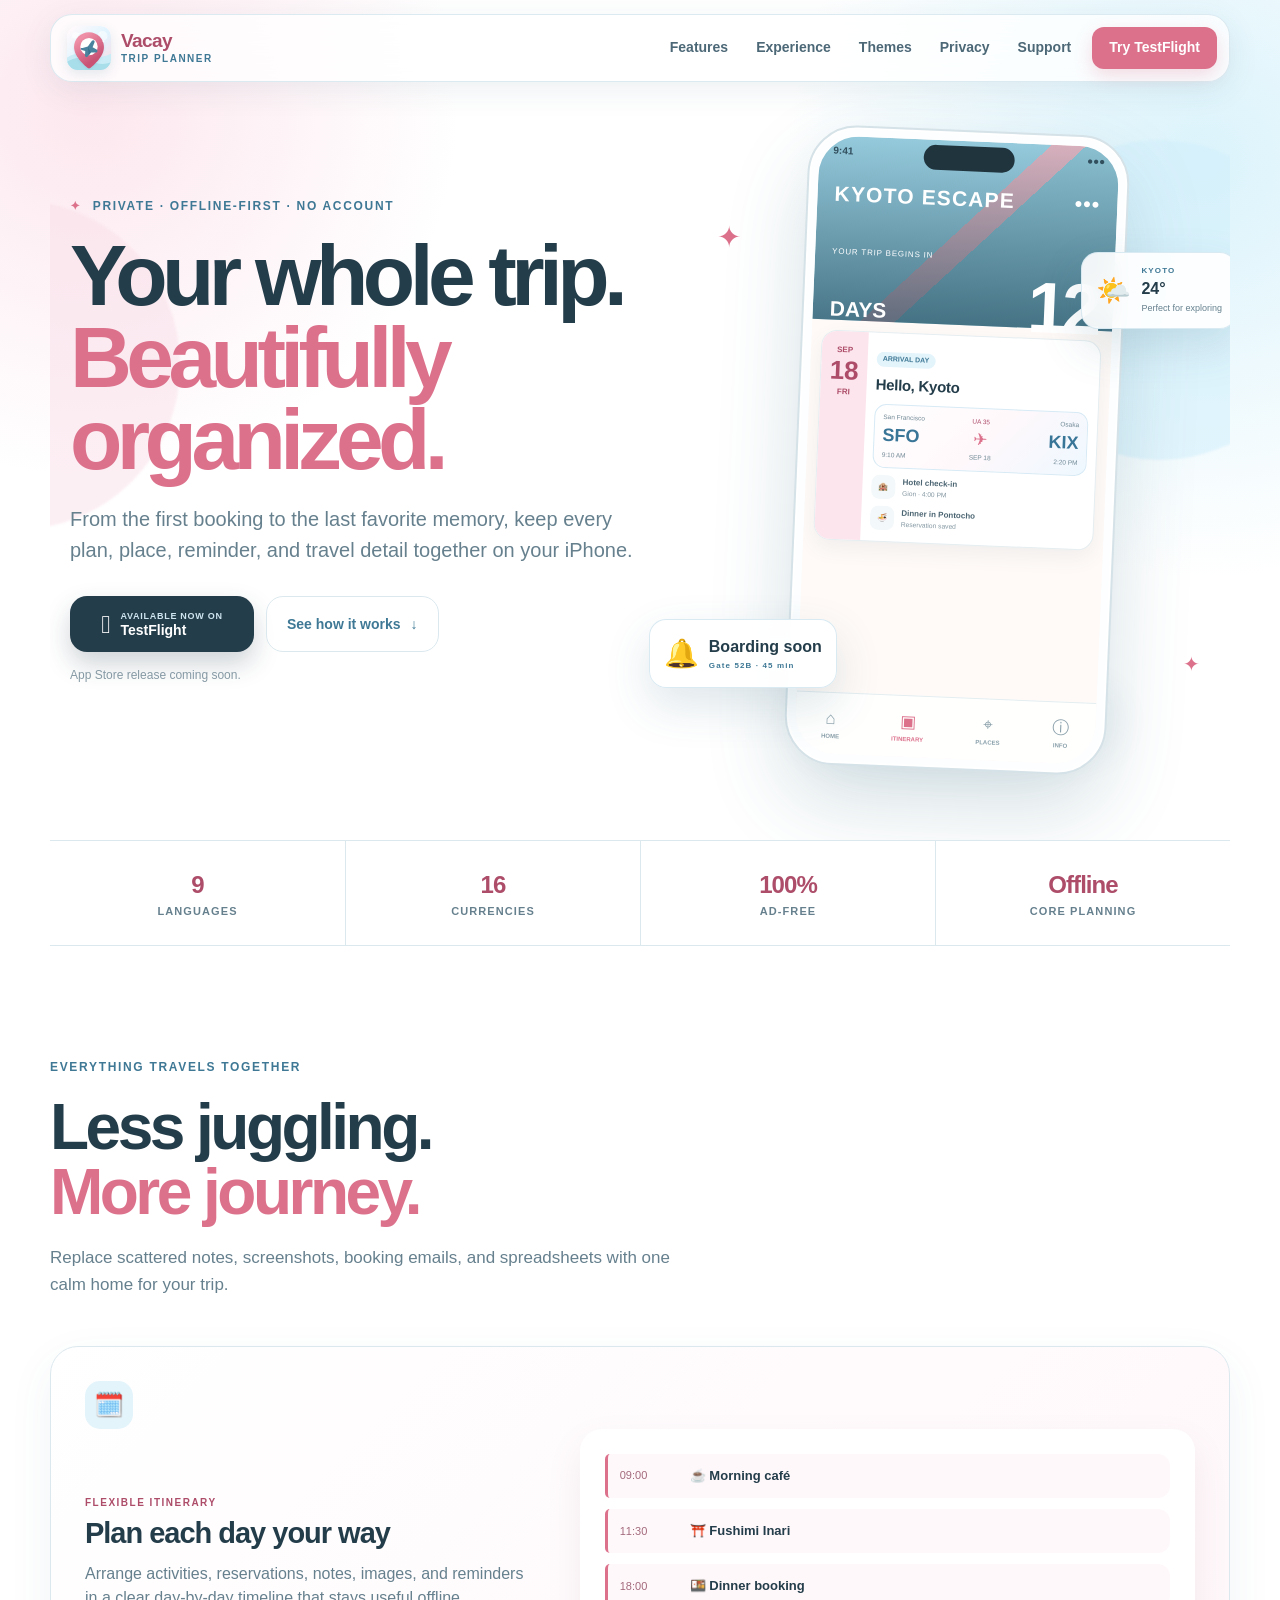
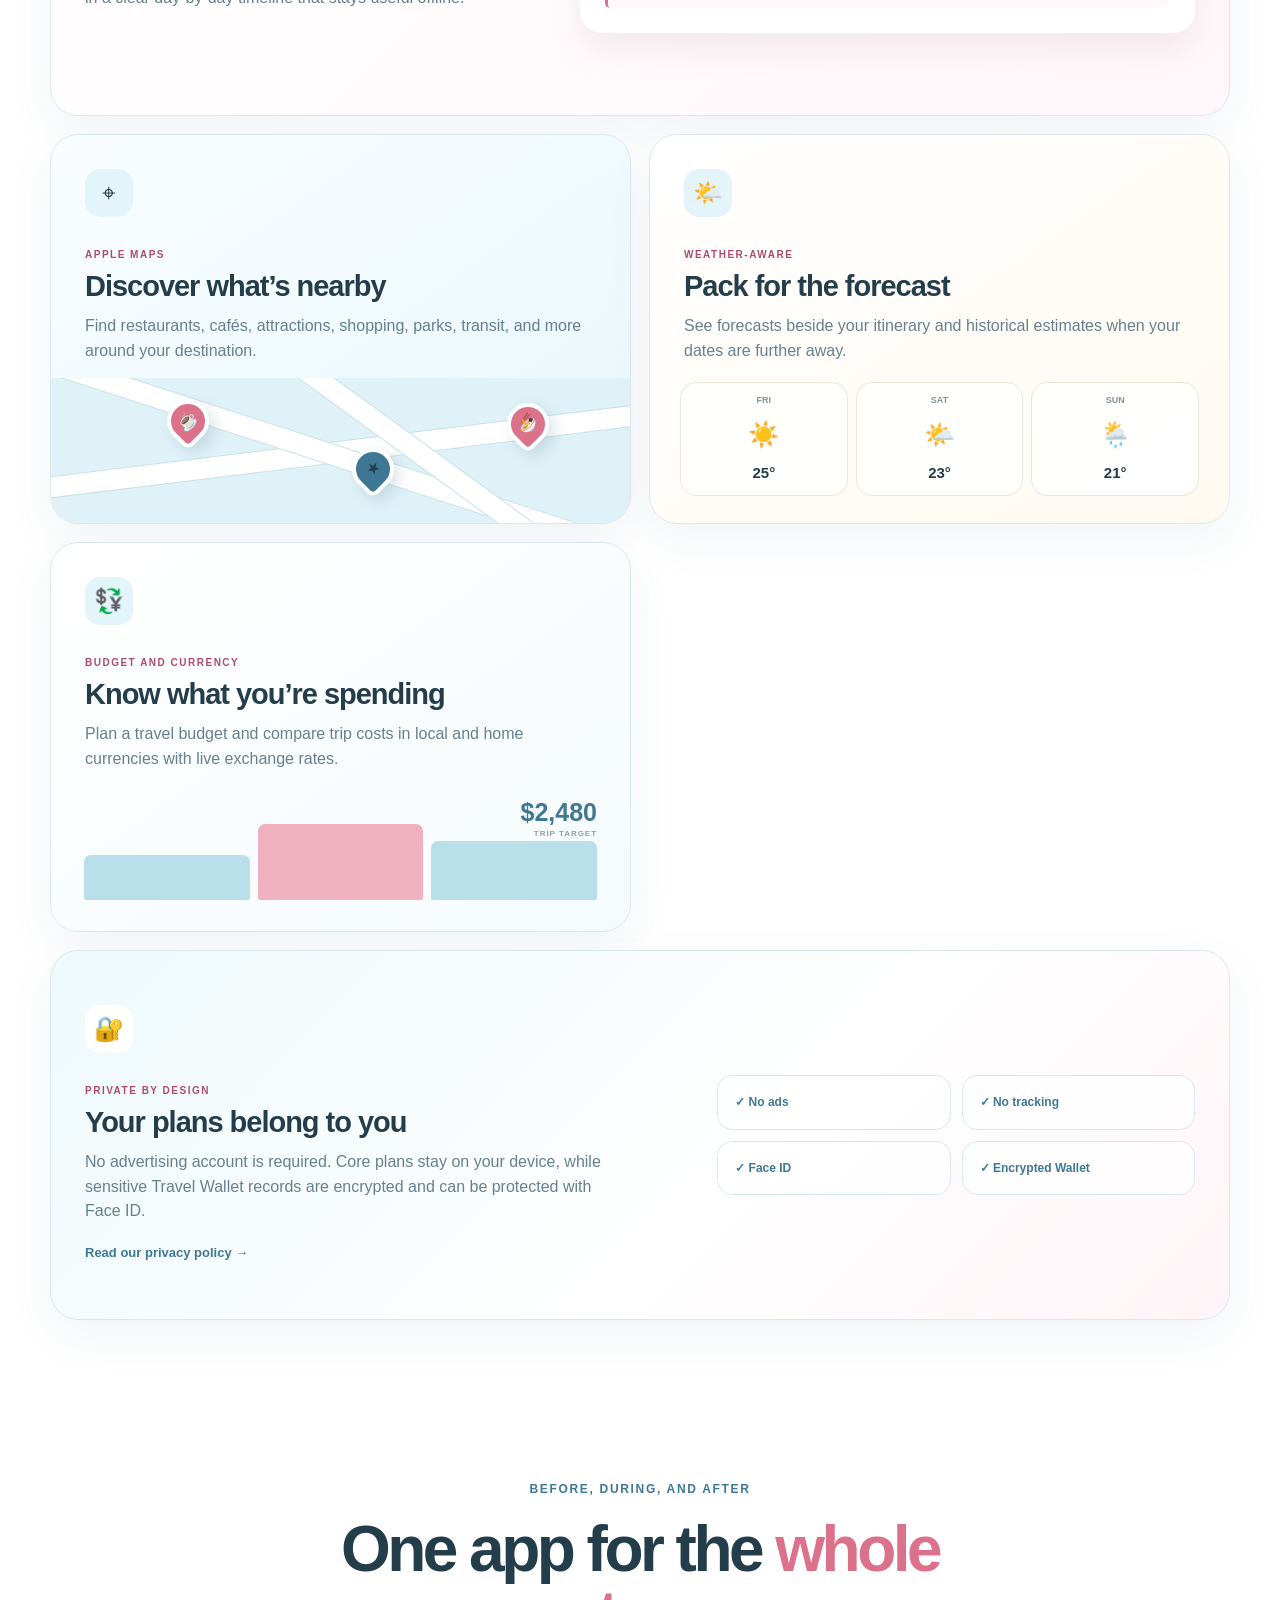
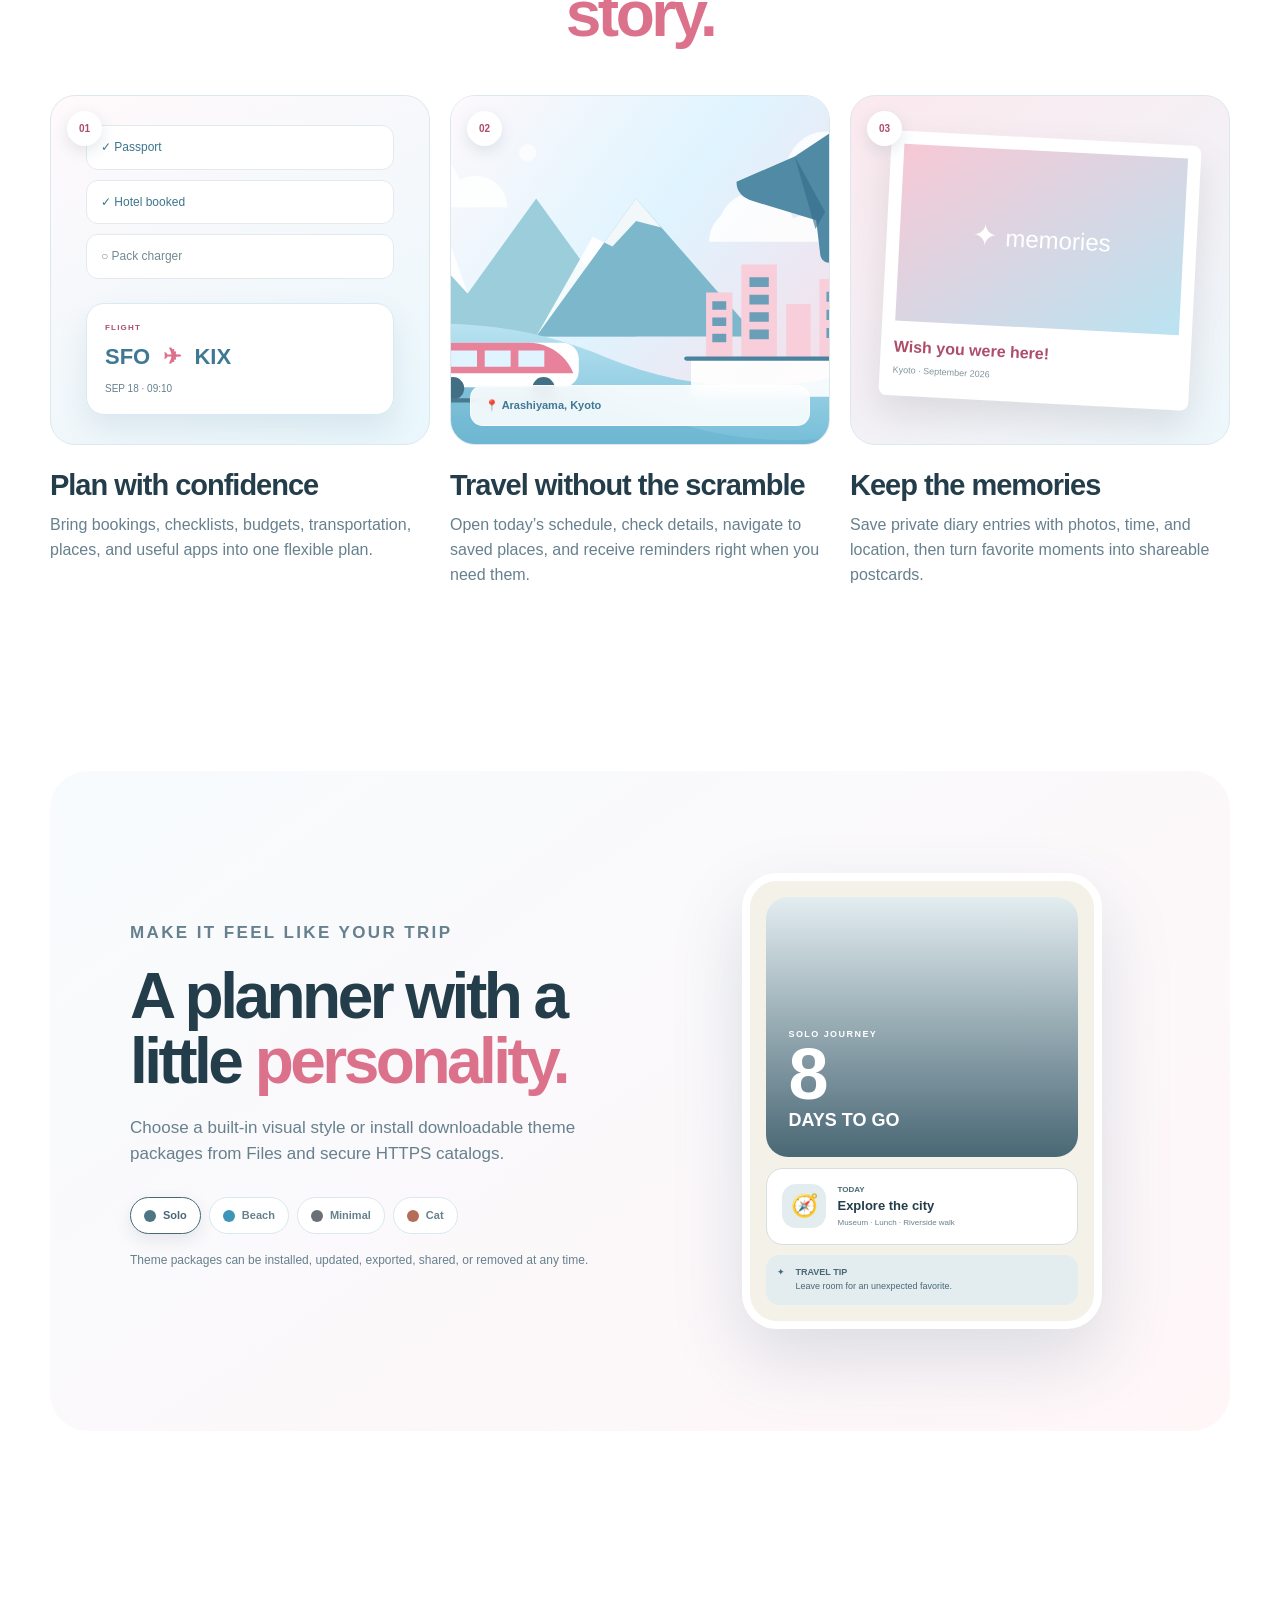
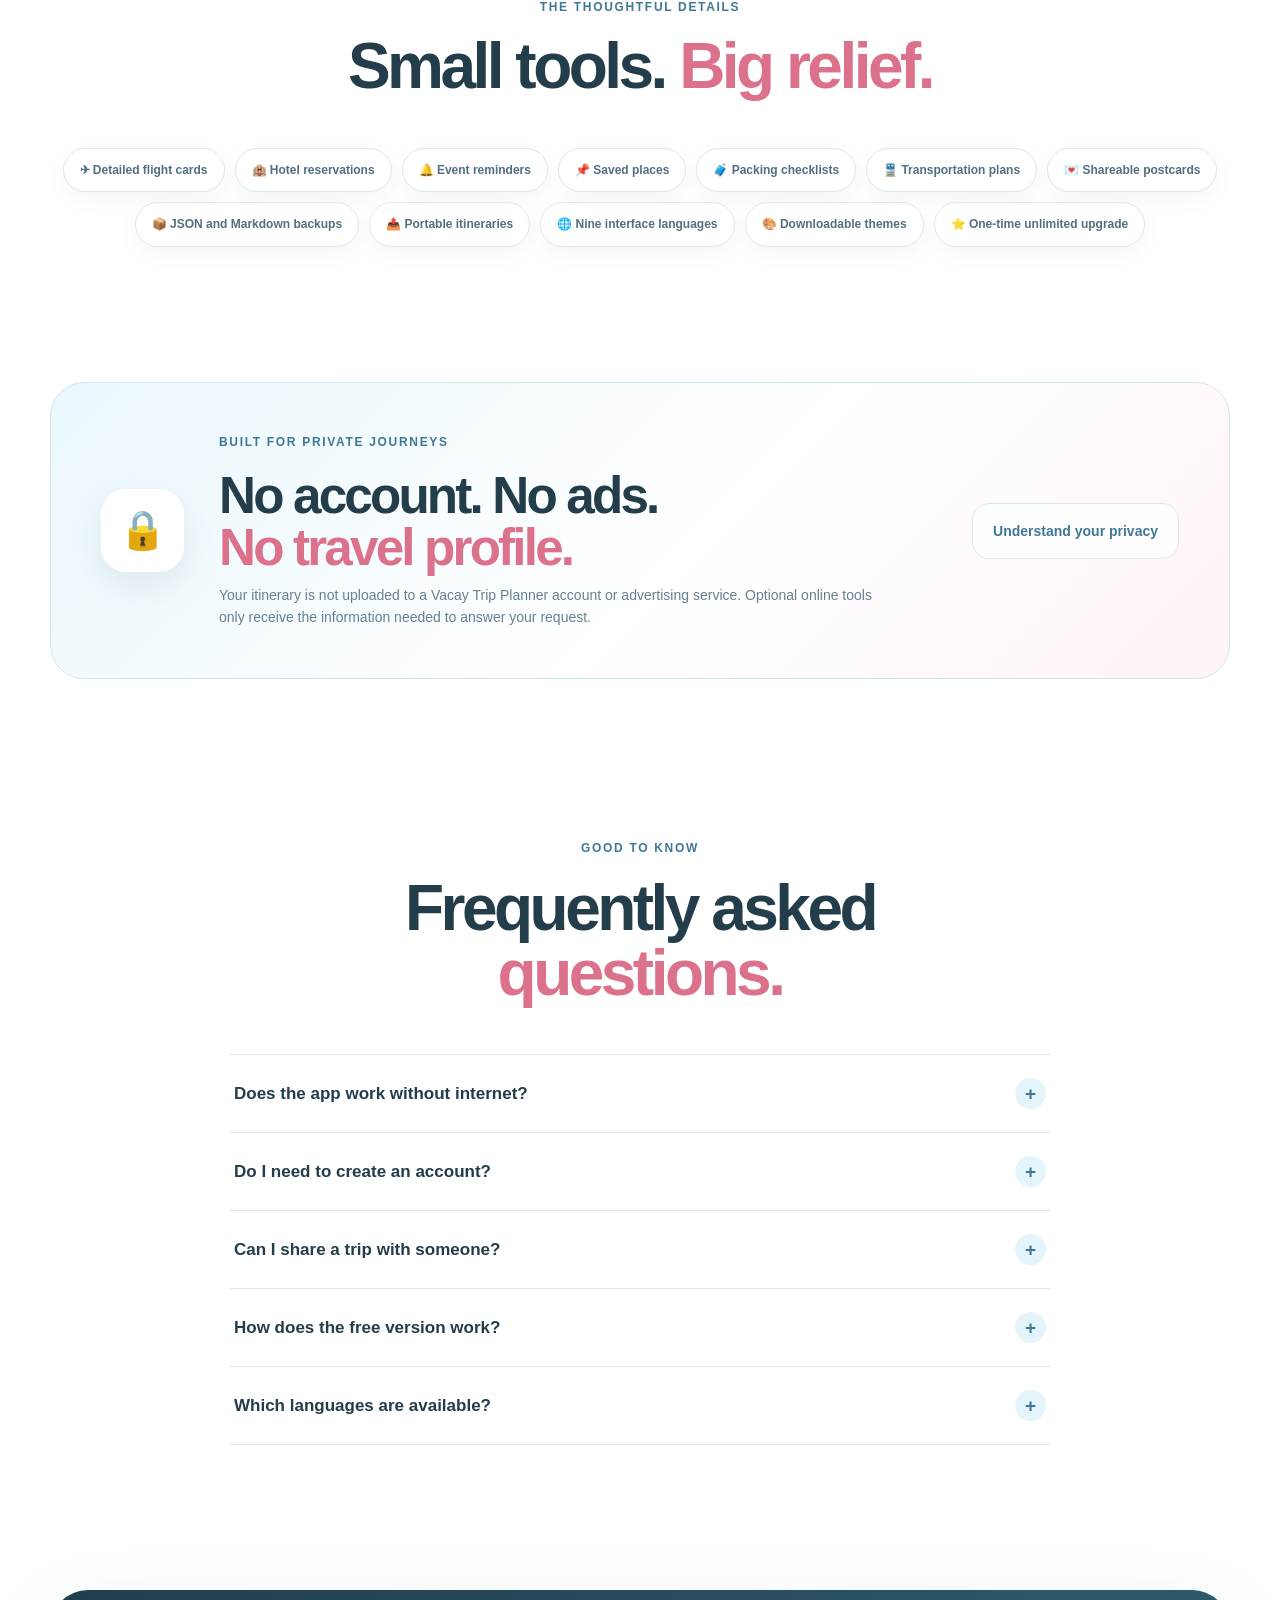
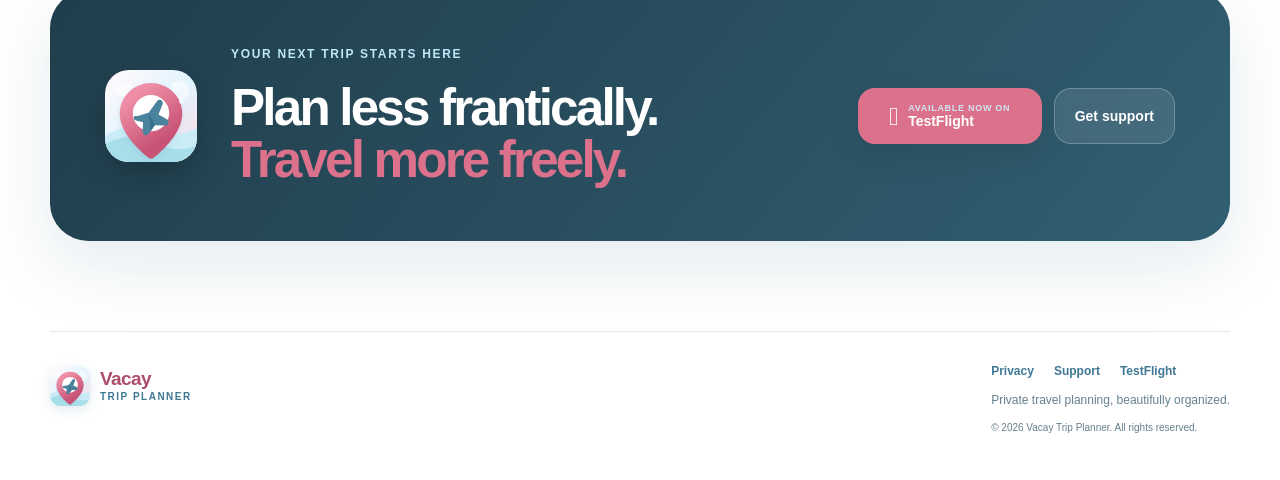
==== index.html @ 969c1543 "homepage" ====
<!doctype html>
<html lang="en">
<head>
  <meta charset="utf-8">
  <meta name="viewport" content="width=device-width,initial-scale=1">
  <meta name="theme-color" content="#fff9fb">
  <meta name="description" content="Vacay Trip Planner is a private, offline-first iPhone travel organizer for itineraries, reservations, maps, weather, budgets, reminders, and memories.">
  <link rel="canonical" href="https://chrishuangcf.github.io/vacay-trip-planner/">
  <link rel="icon" href="images/app-icon.svg" type="image/svg+xml">
  <link rel="apple-touch-icon" href="images/app-icon.png">
  <link rel="stylesheet" href="styles.css">
  <meta property="og:type" content="website">
  <meta property="og:title" content="Vacay Trip Planner">
  <meta property="og:description" content="Every detail of your trip, beautifully in one place. Private and offline-first.">
  <meta property="og:url" content="https://chrishuangcf.github.io/vacay-trip-planner/">
  <meta property="og:image" content="https://chrishuangcf.github.io/vacay-trip-planner/images/social-preview.png">
  <meta name="twitter:card" content="summary_large_image">
  <title>Vacay Trip Planner — Your whole trip, beautifully organized</title>
  <script type="application/ld+json">
    {
      "@context": "https://schema.org",
      "@type": "MobileApplication",
      "name": "Vacay Trip Planner",
      "applicationCategory": "TravelApplication",
      "operatingSystem": "iOS",
      "description": "A private, offline-first travel planner for itineraries, reservations, maps, weather, budgets, reminders, and memories.",
      "offers": {
        "@type": "Offer",
        "price": "0",
        "priceCurrency": "USD"
      }
    }
  </script>
</head>
<body>
  <a class="skip-link" href="#main">Skip to content</a>
  <header class="site-header" data-header>
    <a class="brand" href="#top" aria-label="Vacay Trip Planner home">
      <img src="images/app-icon.svg" alt="" width="44" height="44">
      <span><b>Vacay</b><small>Trip Planner</small></span>
    </a>
    <button class="menu-button" type="button" aria-expanded="false" aria-controls="site-nav" data-menu-button>
      <span></span><span></span><span></span><span class="sr-only">Open navigation</span>
    </button>
    <nav id="site-nav" class="site-nav" data-nav aria-label="Main navigation">
      <a href="#features">Features</a>
      <a href="#experience">Experience</a>
      <a href="#themes">Themes</a>
      <a href="privacy.html">Privacy</a>
      <a href="support.html">Support</a>
      <a class="nav-cta" href="https://testflight.apple.com/join/QApsMNYG">Try TestFlight</a>
    </nav>
  </header>

  <main id="main">
    <section id="top" class="hero">
      <div class="hero-orb orb-one" aria-hidden="true"></div>
      <div class="hero-orb orb-two" aria-hidden="true"></div>
      <div class="hero-copy" data-reveal>
        <p class="eyebrow"><span>✦</span> Private · Offline-first · No account</p>
        <h1>Your whole trip.<br><em>Beautifully organized.</em></h1>
        <p class="hero-lede">From the first booking to the last favorite memory, keep every plan, place, reminder, and travel detail together on your iPhone.</p>
        <div class="hero-actions">
          <a class="button button-primary" href="https://testflight.apple.com/join/QApsMNYG">
            <span class="button-icon"></span><span><small>Available now on</small>TestFlight</span>
          </a>
          <a class="button button-secondary" href="#experience">See how it works <span aria-hidden="true">↓</span></a>
        </div>
        <p class="availability" data-app-store-status>App Store release coming soon.</p>
      </div>

      <div class="hero-visual" data-reveal>
        <div class="sparkle sparkle-one" aria-hidden="true">✦</div>
        <div class="sparkle sparkle-two" aria-hidden="true">✦</div>
        <div class="phone-shadow" aria-hidden="true"></div>
        <div class="phone" aria-label="Preview of Vacay Trip Planner itinerary">
          <div class="phone-top"><span>9:41</span><i></i><span>●●●</span></div>
          <div class="phone-screen">
            <div class="app-hero">
              <div class="app-hero-bar"><span>KYOTO ESCAPE</span><span>•••</span></div>
              <div><small>YOUR TRIP BEGINS IN</small><strong>12</strong><span>DAYS</span></div>
            </div>
            <div class="day-card">
              <div class="day-date"><small>SEP</small><b>18</b><span>FRI</span></div>
              <div class="day-content">
                <span class="day-tag">ARRIVAL DAY</span>
                <h3>Hello, Kyoto</h3>
                <div class="mini-flight">
                  <div><small>San Francisco</small><b>SFO</b><span>9:10 AM</span></div>
                  <div class="mini-flight-path"><small>UA 35</small><i>✈</i><span>SEP 18</span></div>
                  <div><small>Osaka</small><b>KIX</b><span>2:20 PM</span></div>
                </div>
                <div class="mini-row"><i>🏨</i><span><b>Hotel check-in</b><small>Gion · 4:00 PM</small></span></div>
                <div class="mini-row"><i>🍜</i><span><b>Dinner in Pontocho</b><small>Reservation saved</small></span></div>
              </div>
            </div>
            <div class="app-tabbar"><span>⌂<small>Home</small></span><span class="active">▣<small>Itinerary</small></span><span>⌖<small>Places</small></span><span>ⓘ<small>Info</small></span></div>
          </div>
        </div>
        <div class="floating-card weather-card" aria-hidden="true">
          <span>🌤️</span><div><small>KYOTO</small><b>24°</b><em>Perfect for exploring</em></div>
        </div>
        <div class="floating-card reminder-card" aria-hidden="true">
          <span>🔔</span><div><b>Boarding soon</b><small>Gate 52B · 45 min</small></div>
        </div>
      </div>
    </section>

    <section class="proof-strip" aria-label="Highlights">
      <div><b>9</b><span>Languages</span></div>
      <div><b>16</b><span>Currencies</span></div>
      <div><b>100%</b><span>Ad-free</span></div>
      <div><b>Offline</b><span>Core planning</span></div>
    </section>

    <section id="features" class="section feature-section">
      <div class="section-heading" data-reveal>
        <p class="eyebrow">Everything travels together</p>
        <h2>Less juggling.<br><em>More journey.</em></h2>
        <p>Replace scattered notes, screenshots, booking emails, and spreadsheets with one calm home for your trip.</p>
      </div>
      <div class="feature-grid">
        <article class="feature-card feature-wide feature-itinerary" data-reveal>
          <div class="feature-icon">🗓️</div>
          <div>
            <p class="card-kicker">Flexible itinerary</p>
            <h3>Plan each day your way</h3>
            <p>Arrange activities, reservations, notes, images, and reminders in a clear day-by-day timeline that stays useful offline.</p>
          </div>
          <div class="timeline-demo" aria-hidden="true">
            <span><i>09:00</i><b>☕ Morning café</b></span>
            <span><i>11:30</i><b>⛩️ Fushimi Inari</b></span>
            <span><i>18:00</i><b>🍱 Dinner booking</b></span>
          </div>
        </article>
        <article class="feature-card feature-map" data-reveal>
          <div class="feature-icon">⌖</div>
          <p class="card-kicker">Apple Maps</p>
          <h3>Discover what’s nearby</h3>
          <p>Find restaurants, cafés, attractions, shopping, parks, transit, and more around your destination.</p>
          <div class="map-demo" aria-hidden="true">
            <i class="road r1"></i><i class="road r2"></i><i class="road r3"></i>
            <span class="map-pin p1">☕</span><span class="map-pin p2">★</span><span class="map-pin p3">🍜</span>
          </div>
        </article>
        <article class="feature-card feature-weather" data-reveal>
          <div class="feature-icon">🌤️</div>
          <p class="card-kicker">Weather-aware</p>
          <h3>Pack for the forecast</h3>
          <p>See forecasts beside your itinerary and historical estimates when your dates are further away.</p>
          <div class="forecast-demo" aria-hidden="true">
            <span><small>FRI</small>☀️<b>25°</b></span><span><small>SAT</small>🌤️<b>23°</b></span><span><small>SUN</small>🌦️<b>21°</b></span>
          </div>
        </article>
        <article class="feature-card feature-money" data-reveal>
          <div class="feature-icon">💱</div>
          <p class="card-kicker">Budget and currency</p>
          <h3>Know what you’re spending</h3>
          <p>Plan a travel budget and compare trip costs in local and home currencies with live exchange rates.</p>
          <div class="budget-demo" aria-hidden="true"><span></span><span></span><span></span><b>$2,480</b><small>TRIP TARGET</small></div>
        </article>
        <article class="feature-card feature-wide feature-private" data-reveal>
          <div class="private-copy">
            <div class="feature-icon">🔐</div>
            <p class="card-kicker">Private by design</p>
            <h3>Your plans belong to you</h3>
            <p>No advertising account is required. Core plans stay on your device, while sensitive Travel Wallet records are encrypted and can be protected with Face ID.</p>
            <a href="privacy.html">Read our privacy policy <span aria-hidden="true">→</span></a>
          </div>
          <div class="privacy-badges" aria-hidden="true">
            <span>✓ No ads</span><span>✓ No tracking</span><span>✓ Face ID</span><span>✓ Encrypted Wallet</span>
          </div>
        </article>
      </div>
    </section>

    <section id="experience" class="section experience-section">
      <div class="section-heading centered" data-reveal>
        <p class="eyebrow">Before, during, and after</p>
        <h2>One app for the <em>whole story.</em></h2>
      </div>
      <div class="experience-grid">
        <article data-reveal>
          <span class="step-number">01</span>
          <div class="experience-visual planning-visual" aria-hidden="true">
            <span class="check-line checked">✓ Passport</span>
            <span class="check-line checked">✓ Hotel booked</span>
            <span class="check-line">○ Pack charger</span>
            <div class="ticket-stub"><small>FLIGHT</small><b>SFO <i>✈</i> KIX</b><span>SEP 18 · 09:10</span></div>
          </div>
          <h3>Plan with confidence</h3>
          <p>Bring bookings, checklists, budgets, transportation, places, and useful apps into one flexible plan.</p>
        </article>
        <article data-reveal>
          <span class="step-number">02</span>
          <div class="experience-visual travel-visual" aria-hidden="true">
            <img src="images/travel-art.svg" alt="">
            <span class="travel-location">📍 Arashiyama, Kyoto</span>
          </div>
          <h3>Travel without the scramble</h3>
          <p>Open today’s schedule, check details, navigate to saved places, and receive reminders right when you need them.</p>
        </article>
        <article data-reveal>
          <span class="step-number">03</span>
          <div class="experience-visual memory-visual" aria-hidden="true">
            <div class="postcard"><div class="postcard-art">✦<span>memories</span></div><b>Wish you were here!</b><small>Kyoto · September 2026</small></div>
          </div>
          <h3>Keep the memories</h3>
          <p>Save private diary entries with photos, time, and location, then turn favorite moments into shareable postcards.</p>
        </article>
      </div>
    </section>

    <section id="themes" class="section themes-section" data-theme-showcase="solo">
      <div class="themes-copy" data-reveal>
        <p class="eyebrow">Make it feel like your trip</p>
        <h2>A planner with a little <em>personality.</em></h2>
        <p>Choose a built-in visual style or install downloadable theme packages from Files and secure HTTPS catalogs.</p>
        <div class="theme-picker" role="group" aria-label="Preview visual themes">
          <button class="active" type="button" data-theme-choice="solo"><i></i>Solo</button>
          <button type="button" data-theme-choice="beach"><i></i>Beach</button>
          <button type="button" data-theme-choice="minimal"><i></i>Minimal</button>
          <button type="button" data-theme-choice="cat"><i></i>Cat</button>
        </div>
        <p class="theme-note">Theme packages can be installed, updated, exported, shared, or removed at any time.</p>
      </div>
      <div class="theme-preview-phone" data-reveal aria-live="polite">
        <div class="theme-preview-header">
          <small data-theme-label>SOLO JOURNEY</small>
          <strong>8</strong><span>DAYS TO GO</span>
        </div>
        <div class="theme-preview-card">
          <i data-theme-emoji>🧭</i><div><small>TODAY</small><b>Explore the city</b><span>Museum · Lunch · Riverside walk</span></div>
        </div>
        <div class="theme-preview-tip"><span>✦</span><p><b>TRAVEL TIP</b><br>Leave room for an unexpected favorite.</p></div>
      </div>
    </section>

    <section class="section tools-section">
      <div class="section-heading centered" data-reveal>
        <p class="eyebrow">The thoughtful details</p>
        <h2>Small tools. <em>Big relief.</em></h2>
      </div>
      <div class="tool-chips" data-reveal>
        <span>✈ Detailed flight cards</span><span>🏨 Hotel reservations</span><span>🔔 Event reminders</span>
        <span>📌 Saved places</span><span>🧳 Packing checklists</span><span>🚆 Transportation plans</span>
        <span>💌 Shareable postcards</span><span>📦 JSON and Markdown backups</span><span>📤 Portable itineraries</span>
        <span>🌐 Nine interface languages</span><span>🎨 Downloadable themes</span><span>⭐ One-time unlimited upgrade</span>
      </div>
    </section>

    <section class="section privacy-callout" data-reveal>
      <div class="privacy-mark">🔒</div>
      <div>
        <p class="eyebrow">Built for private journeys</p>
        <h2>No account. No ads.<br><em>No travel profile.</em></h2>
        <p>Your itinerary is not uploaded to a Vacay Trip Planner account or advertising service. Optional online tools only receive the information needed to answer your request.</p>
      </div>
      <a class="button button-secondary" href="privacy.html">Understand your privacy</a>
    </section>

    <section class="section faq-section">
      <div class="section-heading centered" data-reveal>
        <p class="eyebrow">Good to know</p>
        <h2>Frequently asked <em>questions.</em></h2>
      </div>
      <div class="faq-list">
        <details data-reveal>
          <summary>Does the app work without internet?<span>+</span></summary>
          <p>Yes. Core itinerary planning and saved trip details remain available offline. Live weather, exchange rates, online map details, theme downloads, and some sharing actions require a connection.</p>
        </details>
        <details data-reveal>
          <summary>Do I need to create an account?<span>+</span></summary>
          <p>No. You can begin planning immediately without registering an account.</p>
        </details>
        <details data-reveal>
          <summary>Can I share a trip with someone?<span>+</span></summary>
          <p>Yes. Export a portable .vacaytrip file through Email, Messages, AirDrop, or Files. Private Wallet records, personal settings, diary entries, and photos are excluded.</p>
        </details>
        <details data-reveal>
          <summary>How does the free version work?<span>+</span></summary>
          <p>The free version supports one active trip. A one-time in-app purchase unlocks unlimited trips.</p>
        </details>
        <details data-reveal>
          <summary>Which languages are available?<span>+</span></summary>
          <p>English, Japanese, Vietnamese, Traditional Chinese, Simplified Chinese, Russian, Spanish, Italian, and French.</p>
        </details>
      </div>
    </section>

    <section class="closing-cta">
      <img src="images/app-icon.svg" alt="Vacay Trip Planner icon" width="92" height="92" data-reveal>
      <div data-reveal>
        <p class="eyebrow">Your next trip starts here</p>
        <h2>Plan less frantically.<br><em>Travel more freely.</em></h2>
      </div>
      <div class="hero-actions" data-reveal>
        <a class="button button-primary" href="https://testflight.apple.com/join/QApsMNYG">
          <span class="button-icon"></span><span><small>Available now on</small>TestFlight</span>
        </a>
        <a class="button button-secondary" href="support.html">Get support</a>
      </div>
    </section>
  </main>

  <footer>
    <a class="brand footer-brand" href="#top">
      <img src="images/app-icon.svg" alt="" width="40" height="40">
      <span><b>Vacay</b><small>Trip Planner</small></span>
    </a>
    <p>Private travel planning, beautifully organized.</p>
    <nav aria-label="Footer">
      <a href="privacy.html">Privacy</a>
      <a href="support.html">Support</a>
      <a href="https://testflight.apple.com/join/QApsMNYG">TestFlight</a>
    </nav>
    <small>© <span data-year>2026</span> Vacay Trip Planner. All rights reserved.</small>
  </footer>

  <script src="script.js" defer></script>
</body>
</html>
---- styles.css ----
:root{
  --ink:#243d4a;
  --muted:#66808e;
  --pink:#dc718c;
  --pink-deep:#ad4d6a;
  --pink-soft:#fce7ed;
  --blue:#3e7895;
  --blue-soft:#e3f4fb;
  --line:#dbe8ee;
  --cream:#fffaf7;
  --white:#fff;
  --shadow:0 24px 70px rgba(61,111,134,.14);
  --radius:28px;
  --max:1180px;
}

*{box-sizing:border-box}
html{max-width:100%;overflow-x:hidden;scroll-behavior:smooth}
body{
  max-width:100%;
  margin:0;
  overflow-x:hidden;
  background:#fff;
  color:var(--ink);
  font-family:-apple-system,BlinkMacSystemFont,"SF Pro Display","Segoe UI",sans-serif;
  line-height:1.55;
  -webkit-font-smoothing:antialiased;
}
body::before{
  content:"";
  position:fixed;
  inset:0;
  z-index:-3;
  background:
    radial-gradient(circle at 7% 12%,rgba(251,220,230,.68),transparent 23rem),
    radial-gradient(circle at 94% 18%,rgba(207,239,250,.75),transparent 26rem),
    #fff;
}
a{color:inherit}
img{display:block;max-width:100%}
button,input{font:inherit}
button,a{-webkit-tap-highlight-color:transparent}
.sr-only{
  position:absolute!important;
  width:1px!important;
  height:1px!important;
  padding:0!important;
  margin:-1px!important;
  overflow:hidden!important;
  clip:rect(0,0,0,0)!important;
  white-space:nowrap!important;
  border:0!important;
}
.skip-link{
  position:fixed;
  left:16px;
  top:-80px;
  z-index:100;
  padding:10px 14px;
  border-radius:10px;
  background:var(--ink);
  color:#fff;
  text-decoration:none;
  font-weight:800;
}
.skip-link:focus{top:16px}

.site-header{
  position:fixed;
  top:14px;
  left:50%;
  z-index:50;
  width:min(calc(100% - 32px),var(--max));
  min-height:68px;
  display:flex;
  align-items:center;
  justify-content:space-between;
  padding:10px 12px 10px 16px;
  border:1px solid rgba(212,230,237,.82);
  border-radius:22px;
  background:rgba(255,255,255,.76);
  box-shadow:0 8px 32px rgba(47,94,115,.09);
  backdrop-filter:blur(18px);
  -webkit-backdrop-filter:blur(18px);
  transform:translateX(-50%);
  transition:box-shadow .25s ease,background .25s ease;
}
.site-header.scrolled{
  background:rgba(255,255,255,.94);
  box-shadow:0 10px 35px rgba(47,94,115,.15);
}
.brand{
  display:inline-flex;
  align-items:center;
  gap:10px;
  text-decoration:none;
}
.brand img{border-radius:11px;box-shadow:0 4px 12px rgba(81,132,153,.16)}
.brand span{display:flex;flex-direction:column;line-height:1.05}
.brand b{font-size:19px;letter-spacing:-.03em;color:var(--pink-deep)}
.brand small{
  margin-top:3px;
  color:var(--blue);
  font-size:10px;
  font-weight:850;
  letter-spacing:.15em;
  text-transform:uppercase;
}
.site-nav{display:flex;align-items:center;gap:4px}
.site-nav a{
  padding:10px 12px;
  border-radius:12px;
  color:#4c6877;
  font-size:14px;
  font-weight:700;
  text-decoration:none;
  transition:color .2s ease,background .2s ease,transform .2s ease;
}
.site-nav a:hover{background:var(--blue-soft);color:var(--blue);transform:translateY(-1px)}
.site-nav .nav-cta{
  margin-left:5px;
  padding-inline:17px;
  background:var(--pink);
  color:#fff;
  box-shadow:0 7px 18px rgba(220,113,140,.24);
}
.site-nav .nav-cta:hover{background:var(--pink-deep);color:#fff}
.menu-button{
  display:none;
  width:42px;
  height:42px;
  border:0;
  border-radius:12px;
  background:var(--blue-soft);
}
.menu-button>span:not(.sr-only){
  display:block;
  width:19px;
  height:2px;
  margin:4px auto;
  border-radius:2px;
  background:var(--blue);
  transition:transform .2s ease,opacity .2s ease;
}

.hero{
  position:relative;
  width:min(calc(100% - 40px),var(--max));
  min-height:780px;
  display:grid;
  grid-template-columns:minmax(0,1fr) minmax(420px,.87fr);
  align-items:center;
  gap:52px;
  margin:0 auto;
  padding:130px 20px 70px;
  overflow:hidden;
}
.hero-copy{position:relative;z-index:2;min-width:0;padding-bottom:18px}
.eyebrow{
  margin:0 0 18px;
  color:var(--blue);
  font-size:12px;
  font-weight:900;
  letter-spacing:.14em;
  text-transform:uppercase;
}
.eyebrow span{color:var(--pink);margin-right:6px}
h1,h2,h3,p{margin-top:0}
h1{
  max-width:700px;
  margin-bottom:24px;
  font-size:clamp(54px,6.7vw,88px);
  font-weight:820;
  line-height:.96;
  letter-spacing:-.065em;
}
h1 em,h2 em{
  color:var(--pink);
  font-family:ui-rounded,"SF Pro Rounded",-apple-system,BlinkMacSystemFont,sans-serif;
  font-style:normal;
}
.hero-lede{
  max-width:600px;
  margin-bottom:30px;
  color:var(--muted);
  font-size:clamp(17px,2vw,20px);
  line-height:1.55;
}
.hero-actions{display:flex;align-items:center;gap:12px;flex-wrap:wrap}
.button{
  min-height:56px;
  display:inline-flex;
  align-items:center;
  justify-content:center;
  gap:10px;
  padding:10px 20px;
  border:1px solid transparent;
  border-radius:17px;
  font-size:14px;
  font-weight:800;
  line-height:1.15;
  text-decoration:none;
  transition:transform .2s ease,box-shadow .2s ease,background .2s ease;
}
.button:hover{transform:translateY(-2px)}
.button-primary{
  min-width:184px;
  background:var(--ink);
  color:#fff;
  box-shadow:0 12px 26px rgba(36,61,74,.22);
}
.button-primary:hover{box-shadow:0 16px 34px rgba(36,61,74,.28)}
.button-primary small{display:block;color:#cfe6f0;font-size:9px;letter-spacing:.08em;text-transform:uppercase}
.button-icon{font-size:25px}
.button-secondary{border-color:var(--line);background:rgba(255,255,255,.82);color:var(--blue)}
.button-secondary:hover{background:var(--blue-soft);box-shadow:0 10px 24px rgba(62,120,149,.12)}
.availability{margin:14px 0 0;color:#8599a4;font-size:12px}
.hero-orb{position:absolute;border-radius:50%;filter:blur(1px);pointer-events:none}
.orb-one{width:330px;height:330px;left:-200px;top:200px;background:rgba(249,220,230,.45)}
.orb-two{width:320px;height:320px;right:-90px;top:140px;background:rgba(210,240,251,.58)}

.hero-visual{
  position:relative;
  min-height:620px;
  display:grid;
  place-items:center;
}
.phone-shadow{
  position:absolute;
  width:310px;
  height:65px;
  bottom:17px;
  border-radius:50%;
  background:rgba(62,112,135,.2);
  filter:blur(25px);
}
.phone{
  position:relative;
  z-index:2;
  width:322px;
  height:640px;
  padding:9px;
  border:2px solid #d5e2e7;
  border-radius:49px;
  background:#fcfeff;
  box-shadow:0 35px 80px rgba(49,103,127,.2),inset 0 0 0 2px #fff;
  transform:rotate(2.4deg);
}
.phone::before{
  content:"";
  position:absolute;
  z-index:4;
  top:14px;
  left:50%;
  width:91px;
  height:25px;
  border-radius:18px;
  background:#20343e;
  transform:translateX(-50%);
}
.phone-top{
  position:absolute;
  z-index:5;
  top:16px;
  left:23px;
  right:23px;
  display:flex;
  justify-content:space-between;
  color:#324f5e;
  font-size:10px;
  font-weight:800;
}
.phone-top i{display:block;width:70px}
.phone-screen{
  position:relative;
  height:100%;
  overflow:hidden;
  border-radius:40px;
  background:#fffaf7;
}
.app-hero{
  height:184px;
  padding:42px 17px 15px;
  color:#fff;
  background:
    linear-gradient(180deg,rgba(27,62,77,.08),rgba(28,69,87,.66)),
    linear-gradient(135deg,#9fd6e8 0 48%,#e7b9c6 48% 55%,#94cbdc 55%);
}
.app-hero-bar{display:flex;justify-content:space-between;font-size:9px;font-weight:900;letter-spacing:.13em}
.app-hero>div:last-child{height:115px;display:grid;grid-template-columns:1fr auto;align-items:end;text-align:right}
.app-hero small{grid-column:1;align-self:end;text-align:left;font-size:8px;letter-spacing:.1em}
.app-hero strong{grid-column:2;grid-row:1/3;font-size:72px;line-height:.75;letter-spacing:-.08em}
.app-hero span{grid-column:1;grid-row:2;text-align:left;font-size:21px;font-weight:800}
.day-card{display:grid;grid-template-columns:46px 1fr;margin:10px;border:1px solid #e6eef1;border-radius:16px;background:#fff;box-shadow:0 8px 20px rgba(61,103,122,.08)}
.day-date{padding:13px 6px;border-radius:15px 0 0 15px;background:#fce5ec;text-align:center;color:var(--pink-deep)}
.day-date small,.day-date span{display:block;font-size:8px;font-weight:900}.day-date b{display:block;font-size:26px;line-height:1.15}
.day-content{padding:11px 9px}
.day-tag{display:inline-block;padding:2px 6px;border-radius:99px;background:#e3f4fb;color:var(--blue);font-size:7px;font-weight:900}
.day-content h3{margin:4px 0 8px;font-size:15px;letter-spacing:-.02em}
.mini-flight{
  display:grid;
  grid-template-columns:1fr 74px 1fr;
  align-items:center;
  gap:3px;
  padding:7px 8px;
  border:1px solid #d7eaf5;
  border-radius:12px;
  background:linear-gradient(135deg,#fff,#fff8fb 50%,#eef8ff);
}
.mini-flight>div:last-child{text-align:right}
.mini-flight small,.mini-flight span{display:block;color:#718995;font-size:6.5px}
.mini-flight b{display:block;color:#397597;font-size:18px}
.mini-flight-path{text-align:center}.mini-flight-path i{display:block;color:var(--pink);font-size:17px;font-style:normal}.mini-flight-path small{color:var(--pink-deep)}
.mini-row{display:flex;gap:7px;align-items:center;margin-top:7px;color:#4a6471;font-size:8px}
.mini-row>i{width:24px;height:24px;display:grid;place-items:center;border-radius:8px;background:#f3f8fa;font-style:normal}
.mini-row span b,.mini-row span small{display:block}.mini-row span small{color:#8296a0}
.app-tabbar{
  position:absolute;
  left:0;
  right:0;
  bottom:0;
  height:62px;
  display:flex;
  align-items:center;
  justify-content:space-around;
  border-top:1px solid #e4edf0;
  background:rgba(255,255,255,.94);
}
.app-tabbar span{display:flex;flex-direction:column;align-items:center;color:#8aa0aa;font-size:17px}
.app-tabbar small{font-size:6px;font-weight:800;text-transform:uppercase}.app-tabbar .active{color:var(--pink)}
.floating-card{
  position:absolute;
  z-index:3;
  display:flex;
  align-items:center;
  gap:10px;
  padding:12px 14px;
  border:1px solid rgba(215,233,241,.92);
  border-radius:17px;
  background:rgba(255,255,255,.91);
  box-shadow:0 18px 45px rgba(54,105,128,.16);
  backdrop-filter:blur(12px);
}
.floating-card>span{font-size:28px}.floating-card div>*{display:block}.floating-card small{color:var(--blue);font-size:8px;font-weight:900;letter-spacing:.14em}
.floating-card b{font-size:16px}.floating-card em{color:var(--muted);font-size:9px;font-style:normal}
.weather-card{right:-27px;top:122px}.reminder-card{left:-55px;bottom:82px}
.sparkle{position:absolute;color:var(--pink);font-size:29px}.sparkle-one{top:85px;left:13px}.sparkle-two{right:10px;bottom:90px;font-size:20px}

.proof-strip{
  width:min(calc(100% - 40px),var(--max));
  display:grid;
  grid-template-columns:repeat(4,1fr);
  margin:0 auto;
  border-block:1px solid var(--line);
}
.proof-strip div{padding:25px 15px;text-align:center}.proof-strip div+div{border-left:1px solid var(--line)}
.proof-strip b,.proof-strip span{display:block}.proof-strip b{color:var(--pink-deep);font-size:24px;letter-spacing:-.04em}.proof-strip span{color:var(--muted);font-size:11px;font-weight:800;text-transform:uppercase;letter-spacing:.1em}

.section{width:min(calc(100% - 40px),var(--max));margin:0 auto;padding:112px 0}
.section-heading{max-width:650px;margin-bottom:48px}
.section-heading.centered{margin-inline:auto;text-align:center}
.section-heading h2,.themes-copy h2,.privacy-callout h2,.closing-cta h2{
  margin-bottom:20px;
  font-size:clamp(40px,5vw,64px);
  line-height:1.02;
  letter-spacing:-.055em;
}
.section-heading>p:last-child,.themes-copy>p,.privacy-callout>div>p:last-child{color:var(--muted);font-size:17px}
.feature-section{padding-bottom:75px}
.feature-grid{display:grid;grid-template-columns:repeat(2,1fr);gap:18px}
.feature-card{
  position:relative;
  min-height:390px;
  overflow:hidden;
  padding:34px;
  border:1px solid var(--line);
  border-radius:var(--radius);
  background:rgba(255,255,255,.82);
  box-shadow:0 16px 45px rgba(60,104,124,.07);
}
.feature-wide{grid-column:1/-1;min-height:370px}
.feature-icon{width:48px;height:48px;display:grid;place-items:center;margin-bottom:30px;border-radius:15px;background:var(--blue-soft);font-size:24px}
.card-kicker{margin-bottom:8px;color:var(--pink-deep);font-size:10px;font-weight:900;letter-spacing:.15em;text-transform:uppercase}
.feature-card h3,.experience-grid h3{margin-bottom:12px;font-size:29px;line-height:1.08;letter-spacing:-.035em}
.feature-card p:not(.card-kicker),.experience-grid p{max-width:530px;color:var(--muted)}
.feature-itinerary{display:grid;grid-template-columns:.85fr 1.15fr;align-items:center;gap:40px;background:linear-gradient(135deg,#fff,#fff7fa)}
.feature-itinerary>div:first-child{position:absolute;left:34px;top:34px}
.feature-itinerary>div:nth-child(2){padding-top:60px}
.timeline-demo{display:grid;gap:11px;padding:25px;border-radius:22px;background:#fff;box-shadow:0 16px 35px rgba(124,87,100,.1)}
.timeline-demo span{display:grid;grid-template-columns:58px 1fr;gap:12px;align-items:center;padding:12px;border-left:3px solid var(--pink);border-radius:5px 12px 12px 5px;background:#fff8fa}
.timeline-demo i{color:#a36a7c;font-size:11px;font-style:normal}.timeline-demo b{font-size:13px}
.feature-map{background:linear-gradient(145deg,#f9fdff,#e9f7fc)}
.map-demo{position:absolute;left:0;right:0;bottom:0;height:145px;overflow:hidden;background:#dff2f8}
.road{position:absolute;display:block;width:130%;height:20px;background:#fff;box-shadow:0 0 0 1px #cae1e9;transform-origin:center}.r1{left:-40px;top:58px;transform:rotate(-7deg)}.r2{left:-45px;top:83px;transform:rotate(18deg)}.r3{left:-70px;top:20px;transform:rotate(36deg)}
.map-pin{position:absolute;width:42px;height:42px;display:grid;place-items:center;border:4px solid #fff;border-radius:50% 50% 50% 8px;background:var(--pink);box-shadow:0 8px 15px rgba(85,117,128,.2);transform:rotate(-45deg)}
.map-pin::first-letter{transform:rotate(45deg)}.p1{left:20%;top:22px}.p2{left:52%;top:70px;background:var(--blue)}.p3{right:14%;top:25px}
.feature-weather{background:linear-gradient(145deg,#fff,#fffaf2)}
.forecast-demo{position:absolute;left:30px;right:30px;bottom:27px;display:grid;grid-template-columns:repeat(3,1fr);gap:8px}
.forecast-demo span{display:flex;flex-direction:column;align-items:center;gap:7px;padding:11px;border:1px solid #eee5d8;border-radius:16px;background:rgba(255,255,255,.9);font-size:25px}.forecast-demo small{color:#82949d;font-size:9px;font-weight:900}.forecast-demo b{font-size:15px}
.feature-money{background:linear-gradient(145deg,#fff,#f5fbfd)}
.budget-demo{position:absolute;left:33px;right:33px;bottom:31px;height:100px;display:flex;align-items:flex-end;gap:8px}
.budget-demo>span{flex:1;border-radius:7px 7px 2px 2px;background:#b8dfea}.budget-demo>span:nth-child(1){height:45%}.budget-demo>span:nth-child(2){height:76%;background:#f0b1c1}.budget-demo>span:nth-child(3){height:59%}.budget-demo b{position:absolute;right:0;top:-7px;color:var(--blue);font-size:25px}.budget-demo small{position:absolute;right:0;top:28px;color:#89a0aa;font-size:8px;font-weight:900;letter-spacing:.12em}
.feature-private{display:grid;grid-template-columns:1fr .8fr;align-items:center;gap:35px;background:linear-gradient(135deg,#eef9fc,#fff 60%,#fff4f7)}
.private-copy .feature-icon{background:#fff}.private-copy a{color:var(--blue);font-size:13px;font-weight:850;text-decoration:none}
.privacy-badges{display:grid;grid-template-columns:1fr 1fr;gap:11px}.privacy-badges span{padding:17px;border:1px solid #d6e9f1;border-radius:15px;background:rgba(255,255,255,.8);color:var(--blue);font-size:12px;font-weight:850}

.experience-section{padding-top:85px}
.experience-grid{display:grid;grid-template-columns:repeat(3,1fr);gap:20px}
.experience-grid article{position:relative}.step-number{position:absolute;z-index:2;top:16px;left:17px;width:35px;height:35px;display:grid;place-items:center;border-radius:50%;background:#fff;color:var(--pink-deep);font-size:10px;font-weight:900;box-shadow:0 5px 15px rgba(59,101,120,.14)}
.experience-visual{height:350px;margin-bottom:25px;overflow:hidden;border:1px solid var(--line);border-radius:25px;background:#f6fbfd}
.planning-visual{display:flex;flex-direction:column;justify-content:center;gap:10px;padding:35px;background:linear-gradient(155deg,#fff9fb,#e9f7fc)}
.check-line{padding:12px 14px;border:1px solid #e2eaee;border-radius:12px;background:#fff;color:#748a95;font-size:12px}.check-line.checked{color:#3d758e}
.ticket-stub{margin-top:14px;padding:18px;border:1px solid #d8eaf3;border-radius:18px;background:#fff;box-shadow:0 15px 30px rgba(67,115,136,.12)}.ticket-stub>*{display:block}.ticket-stub small{color:var(--pink-deep);font-size:8px;font-weight:900;letter-spacing:.15em}.ticket-stub b{margin:6px 0;color:var(--blue);font-size:22px}.ticket-stub i{padding-inline:7px;color:var(--pink);font-style:normal}.ticket-stub span{color:var(--muted);font-size:10px}
.travel-visual{position:relative}.travel-visual img{width:100%;height:100%;object-fit:cover}.travel-location{position:absolute;left:19px;right:19px;bottom:18px;padding:11px 14px;border:1px solid rgba(255,255,255,.7);border-radius:13px;background:rgba(255,255,255,.87);color:var(--blue);font-size:11px;font-weight:800;backdrop-filter:blur(8px)}
.memory-visual{display:grid;place-items:center;padding:34px;background:linear-gradient(145deg,#fbe9ee,#edf8fc)}
.postcard{width:100%;padding:13px 13px 18px;border-radius:8px;background:#fff;box-shadow:0 17px 36px rgba(98,92,108,.16);transform:rotate(3deg)}.postcard-art{height:177px;display:flex;align-items:center;justify-content:center;gap:8px;margin-bottom:14px;background:linear-gradient(145deg,#f7c8d5,#bae3f1);color:#fff;font-size:30px}.postcard-art span{font-family:ui-rounded,"SF Pro Rounded",sans-serif;font-size:24px}.postcard b,.postcard small{display:block}.postcard b{font-family:ui-rounded,"SF Pro Rounded",sans-serif;color:var(--pink-deep)}.postcard small{margin-top:4px;color:#82949d;font-size:9px}

.themes-section{
  min-height:660px;
  display:grid;
  grid-template-columns:1fr .78fr;
  align-items:center;
  gap:90px;
  margin-block:55px;
  padding:80px;
  border-radius:38px;
  background:linear-gradient(145deg,#f7fbfd,#fff6f8);
  transition:background .35s ease;
}
.themes-copy>p{max-width:560px}
.theme-picker{display:flex;gap:8px;flex-wrap:wrap;margin:30px 0 17px}
.theme-picker button{display:flex;align-items:center;gap:7px;padding:9px 13px;border:1px solid var(--line);border-radius:99px;background:#fff;color:var(--muted);font-size:11px;font-weight:850;cursor:pointer}
.theme-picker button i{width:12px;height:12px;border-radius:50%;background:#4e7485}
.theme-picker button:nth-child(2) i{background:#3e95b8}.theme-picker button:nth-child(3) i{background:#6b7077}.theme-picker button:nth-child(4) i{background:#b46d57}
.theme-picker button.active{border-color:var(--showcase-main,#496775);color:var(--showcase-main,#496775);box-shadow:0 6px 16px rgba(68,110,129,.12)}
.theme-note{font-size:12px!important}
.theme-preview-phone{--showcase-main:#496775;--showcase-soft:#e3edf0;--showcase-bg:#f4f1e9;max-width:360px;padding:16px;border:8px solid #fff;border-radius:35px;background:var(--showcase-bg);box-shadow:0 30px 70px rgba(64,108,128,.18);transform:rotate(2deg);transition:background .3s ease}
.theme-preview-header{height:260px;display:flex;flex-direction:column;justify-content:flex-end;padding:22px;border-radius:22px;background:linear-gradient(180deg,var(--showcase-soft),var(--showcase-main));color:#fff}.theme-preview-header small{font-size:9px;font-weight:900;letter-spacing:.16em}.theme-preview-header strong{font-size:72px;line-height:.9}.theme-preview-header span{font-size:18px;font-weight:850}
.theme-preview-card{display:flex;gap:11px;align-items:center;margin-top:11px;padding:15px;border:1px solid color-mix(in srgb,var(--showcase-main) 22%,#fff);border-radius:17px;background:#fff}.theme-preview-card>i{width:44px;height:44px;display:grid;place-items:center;border-radius:14px;background:var(--showcase-soft);font-size:22px;font-style:normal}.theme-preview-card div>*{display:block}.theme-preview-card small{color:var(--showcase-main);font-size:8px;font-weight:900}.theme-preview-card b{font-size:13px}.theme-preview-card span{color:var(--muted);font-size:8px}
.theme-preview-tip{display:flex;gap:10px;margin-top:10px;padding:11px;border-radius:14px;background:var(--showcase-soft);color:var(--showcase-main);font-size:9px}.theme-preview-tip p{margin:0}
.tools-section{padding-bottom:65px}.tool-chips{display:flex;justify-content:center;gap:10px;flex-wrap:wrap}.tool-chips span{padding:12px 16px;border:1px solid var(--line);border-radius:99px;background:#fff;color:#536f7d;font-size:12px;font-weight:750;box-shadow:0 7px 20px rgba(63,105,124,.06)}

.privacy-callout{
  width:min(calc(100% - 40px),var(--max));
  display:grid;
  grid-template-columns:auto 1fr auto;
  align-items:center;
  gap:35px;
  margin-block:70px;
  padding:50px;
  border:1px solid #cfe6ef;
  border-radius:34px;
  background:linear-gradient(135deg,#e9f7fc,#fff 55%,#fff3f7);
}
.privacy-mark{width:83px;height:83px;display:grid;place-items:center;border-radius:25px;background:#fff;font-size:38px;box-shadow:0 14px 35px rgba(66,112,133,.12)}
.privacy-callout h2{margin-bottom:11px;font-size:clamp(36px,4vw,55px)}
.privacy-callout>div>p:last-child{max-width:680px;margin-bottom:0;font-size:14px}

.faq-section{padding-block:90px 120px}.faq-list{max-width:820px;margin:0 auto;border-top:1px solid var(--line)}
.faq-list details{border-bottom:1px solid var(--line)}
.faq-list summary{display:flex;align-items:center;justify-content:space-between;gap:20px;padding:23px 4px;list-style:none;cursor:pointer;font-size:17px;font-weight:800}
.faq-list summary::-webkit-details-marker{display:none}.faq-list summary span{width:31px;height:31px;display:grid;place-items:center;border-radius:50%;background:var(--blue-soft);color:var(--blue);font-size:19px;transition:transform .2s ease}.faq-list details[open] summary span{transform:rotate(45deg)}
.faq-list details p{padding:0 50px 22px 4px;color:var(--muted)}

.closing-cta{
  width:min(calc(100% - 40px),var(--max));
  display:grid;
  grid-template-columns:auto 1fr auto;
  align-items:center;
  gap:34px;
  margin:25px auto 90px;
  padding:55px;
  overflow:hidden;
  border-radius:38px;
  background:linear-gradient(130deg,#203d4b,#315f72);
  color:#fff;
  box-shadow:var(--shadow);
}
.closing-cta>img{border-radius:24px;box-shadow:0 13px 30px rgba(0,0,0,.2)}
.closing-cta .eyebrow{color:#bce7f5}.closing-cta h2{margin:0;font-size:clamp(37px,4vw,57px)}.closing-cta .button-primary{background:var(--pink)}.closing-cta .button-secondary{border-color:rgba(255,255,255,.24);background:rgba(255,255,255,.1);color:#fff}

footer{
  width:min(calc(100% - 40px),var(--max));
  display:grid;
  grid-template-columns:1fr auto;
  align-items:center;
  gap:10px 35px;
  margin:0 auto;
  padding:30px 0 45px;
  border-top:1px solid var(--line);
  color:var(--muted);
}
.footer-brand{grid-row:1/3}.footer-brand+ p{margin:0;font-size:12px}footer nav{display:flex;gap:20px;grid-column:2;grid-row:1}footer nav a{color:var(--blue);font-size:12px;font-weight:750;text-decoration:none}footer>small{grid-column:2;font-size:10px}

[data-reveal]{opacity:0;transform:translateY(22px);transition:opacity .65s ease,transform .65s ease}
[data-reveal].revealed{opacity:1;transform:none}

.legal-page{background:linear-gradient(180deg,#f9fdff,#fff 420px)}
.legal-main{width:min(calc(100% - 40px),850px);min-height:70vh;margin:0 auto;padding:145px 0 90px}
.legal-hero{padding-bottom:35px;border-bottom:1px solid var(--line)}.legal-hero h1{margin-bottom:16px;font-size:clamp(45px,7vw,72px)}.legal-hero>p:last-child{color:var(--muted);font-size:17px}
.legal-content{padding-top:25px}.legal-content h2{margin:38px 0 12px;font-size:26px;letter-spacing:-.03em}.legal-content h3{margin:24px 0 8px;font-size:18px}.legal-content p,.legal-content li{color:#58717e}.legal-content li+li{margin-top:8px}.legal-content a{color:var(--blue);font-weight:750}.legal-note{padding:17px 19px;border:1px solid #d7eaf2;border-radius:16px;background:var(--blue-soft)}
.support-grid{display:grid;grid-template-columns:repeat(2,1fr);gap:14px;margin-block:30px}.support-card{padding:22px;border:1px solid var(--line);border-radius:20px;background:#fff}.support-card span{font-size:27px}.support-card h2{margin:10px 0 6px;font-size:20px}.support-card p{margin-bottom:13px;font-size:13px}.support-card a{font-size:12px;text-decoration:none}.troubleshooting{display:grid;gap:10px}.troubleshooting details{padding:0 16px;border:1px solid var(--line);border-radius:15px;background:#fff}.troubleshooting summary{padding:16px 0;cursor:pointer;font-weight:800}.troubleshooting p{padding-bottom:14px;margin:0;font-size:13px}

@media (max-width:1000px){
  .hero{grid-template-columns:1fr minmax(360px,.8fr);gap:20px}
  .weather-card{right:-6px}.reminder-card{left:-20px}
  .themes-section{gap:40px;padding:60px 45px}
  .closing-cta{grid-template-columns:auto 1fr}.closing-cta .hero-actions{grid-column:1/-1}
}
@media (max-width:820px){
  .site-header{top:8px;width:calc(100% - 16px);border-radius:18px}
  .menu-button{display:block}
  .site-nav{
    position:absolute;
    top:75px;
    left:0;
    right:0;
    display:none;
    padding:10px;
    border:1px solid var(--line);
    border-radius:18px;
    background:rgba(255,255,255,.97);
    box-shadow:var(--shadow);
  }
  .site-nav.open{display:grid}.site-nav a{padding:12px}.site-nav .nav-cta{margin:4px 0 0;text-align:center}
  .menu-button[aria-expanded="true"]>span:nth-child(1){transform:translateY(6px) rotate(45deg)}
  .menu-button[aria-expanded="true"]>span:nth-child(2){opacity:0}
  .menu-button[aria-expanded="true"]>span:nth-child(3){transform:translateY(-6px) rotate(-45deg)}
  .hero{grid-template-columns:minmax(0,1fr);padding-top:135px;text-align:center}.hero-copy{max-width:700px;margin:auto}.hero-lede{margin-inline:auto}.hero-actions{justify-content:center}
  .hero-visual{min-height:680px}.weather-card{right:5%;top:120px}.reminder-card{left:4%;bottom:95px}
  .feature-itinerary{grid-template-columns:1fr;gap:20px}.feature-itinerary>div:nth-child(2){padding-top:60px}
  .experience-grid{grid-template-columns:1fr}.experience-grid article{max-width:540px;margin:auto}.experience-visual{height:390px}
  .themes-section{grid-template-columns:1fr;text-align:center}.themes-copy>p{margin-inline:auto}.theme-picker{justify-content:center}.theme-preview-phone{width:100%;margin:auto}
  .privacy-callout{grid-template-columns:1fr;text-align:center}.privacy-mark{margin:auto}.privacy-callout .button{justify-self:center}
}
@media (max-width:600px){
  .hero,.section,.proof-strip,.privacy-callout,.closing-cta,footer{width:min(calc(100% - 24px),var(--max))}
  .hero{padding-inline:0}.hero h1{max-width:100%;font-size:clamp(43px,12.4vw,52px);letter-spacing:-.07em}
  .hero-actions{display:grid}.hero-actions .button{width:100%}
  .hero-visual{width:100%;min-height:625px;transform:scale(.88);transform-origin:top center}
  .floating-card{transform:scale(.87)}.weather-card{right:-5px}.reminder-card{left:-9px}
  .proof-strip{grid-template-columns:repeat(2,1fr)}.proof-strip div:nth-child(3){border-left:0;border-top:1px solid var(--line)}.proof-strip div:nth-child(4){border-top:1px solid var(--line)}
  .section{padding-block:80px}.section-heading h2,.themes-copy h2,.privacy-callout h2,.closing-cta h2{font-size:41px}
  .feature-grid{grid-template-columns:1fr}.feature-wide{grid-column:auto}.feature-card{min-height:420px;padding:25px}.feature-itinerary{display:block}.feature-itinerary>div:first-child{left:25px;top:25px}.timeline-demo{margin-top:22px;padding:15px}.feature-private{display:block}.privacy-badges{margin-top:28px}
  .experience-visual{height:350px}.themes-section{margin-block:20px;padding:55px 22px;border-radius:27px}.theme-picker{display:grid;grid-template-columns:1fr 1fr}
  .privacy-callout{padding:38px 23px}.closing-cta{grid-template-columns:1fr;padding:42px 25px;text-align:center}.closing-cta>img{margin:auto}
  footer{grid-template-columns:1fr;text-align:center}.footer-brand{grid-row:auto;justify-content:center}.footer-brand+p,footer nav,footer>small{grid-column:1;grid-row:auto}footer nav{justify-content:center}
  .support-grid{grid-template-columns:1fr}
}
@media (prefers-reduced-motion:reduce){
  html{scroll-behavior:auto}
  *,*::before,*::after{animation-duration:.01ms!important;animation-iteration-count:1!important;transition-duration:.01ms!important;scroll-behavior:auto!important}
  [data-reveal]{opacity:1;transform:none}
}
@supports not (color:color-mix(in srgb,#000,#fff)){
  .theme-preview-card{border-color:#dbe8ee}
}
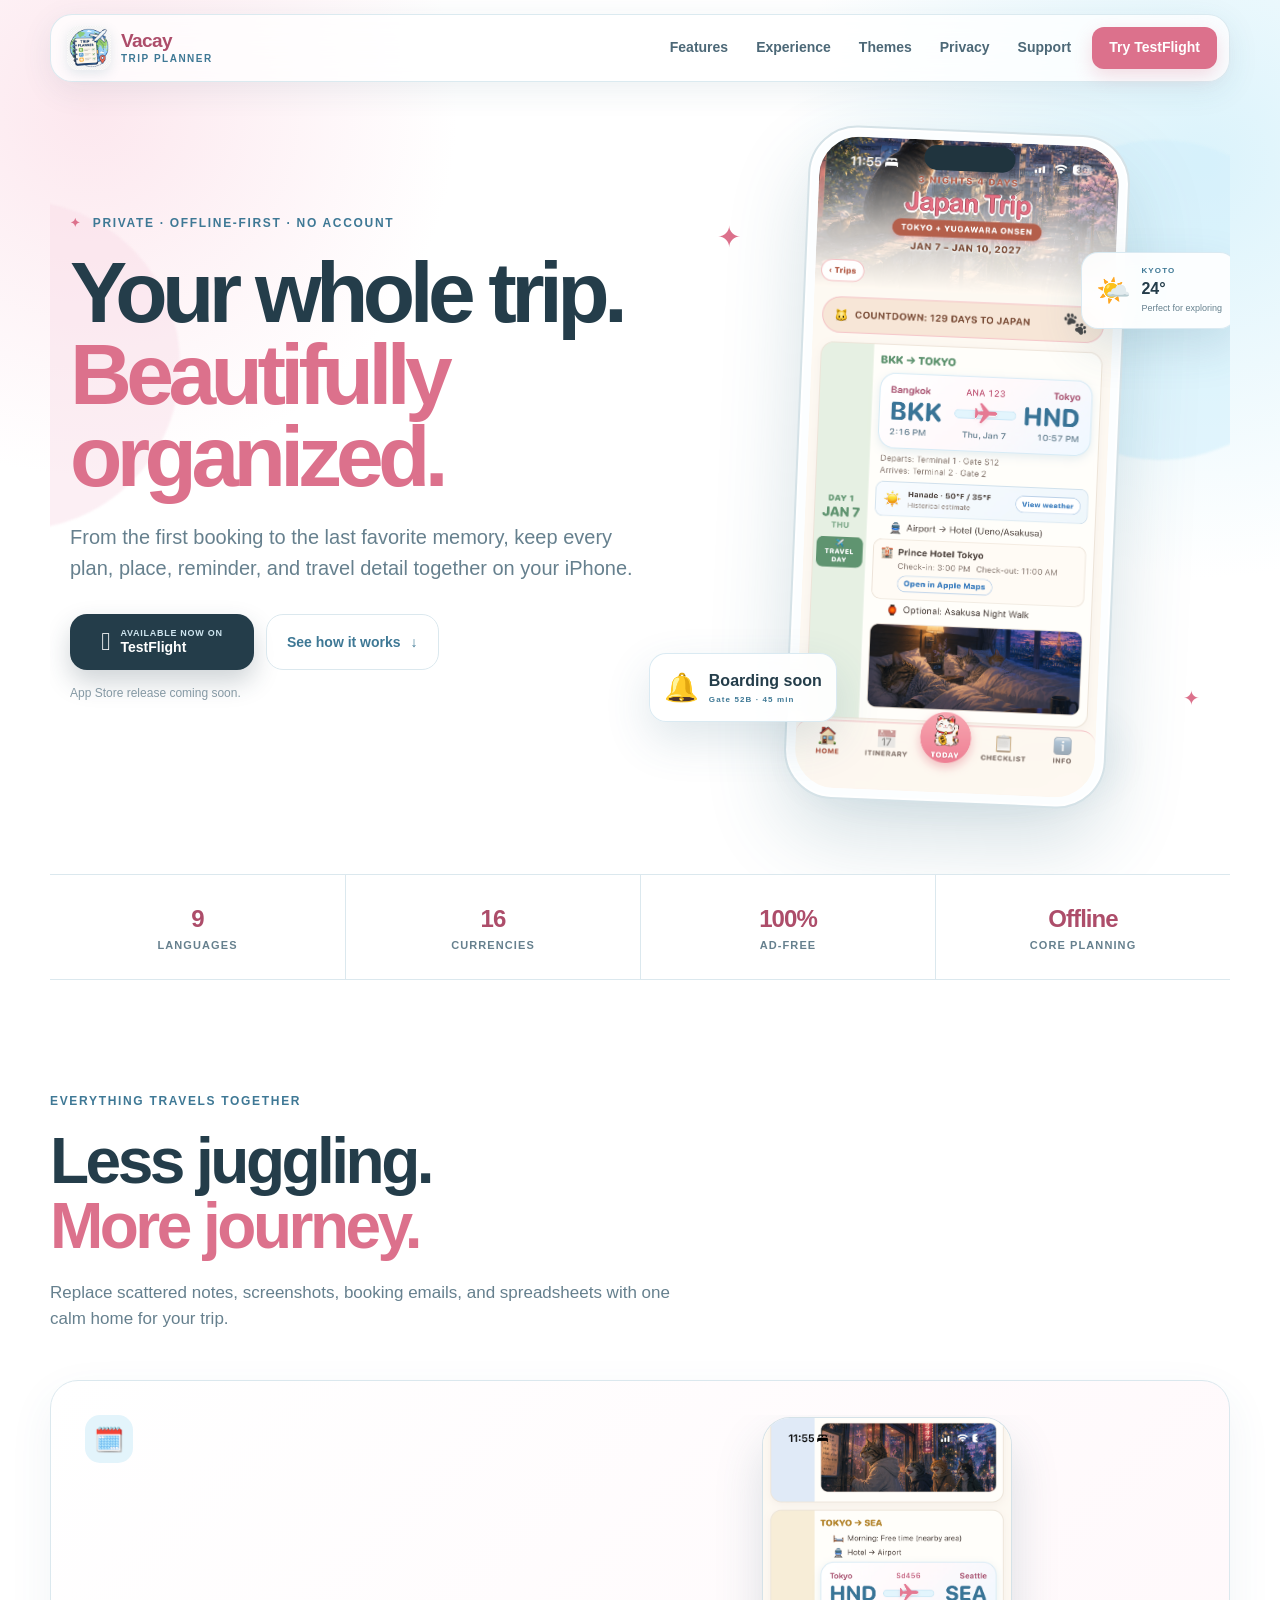
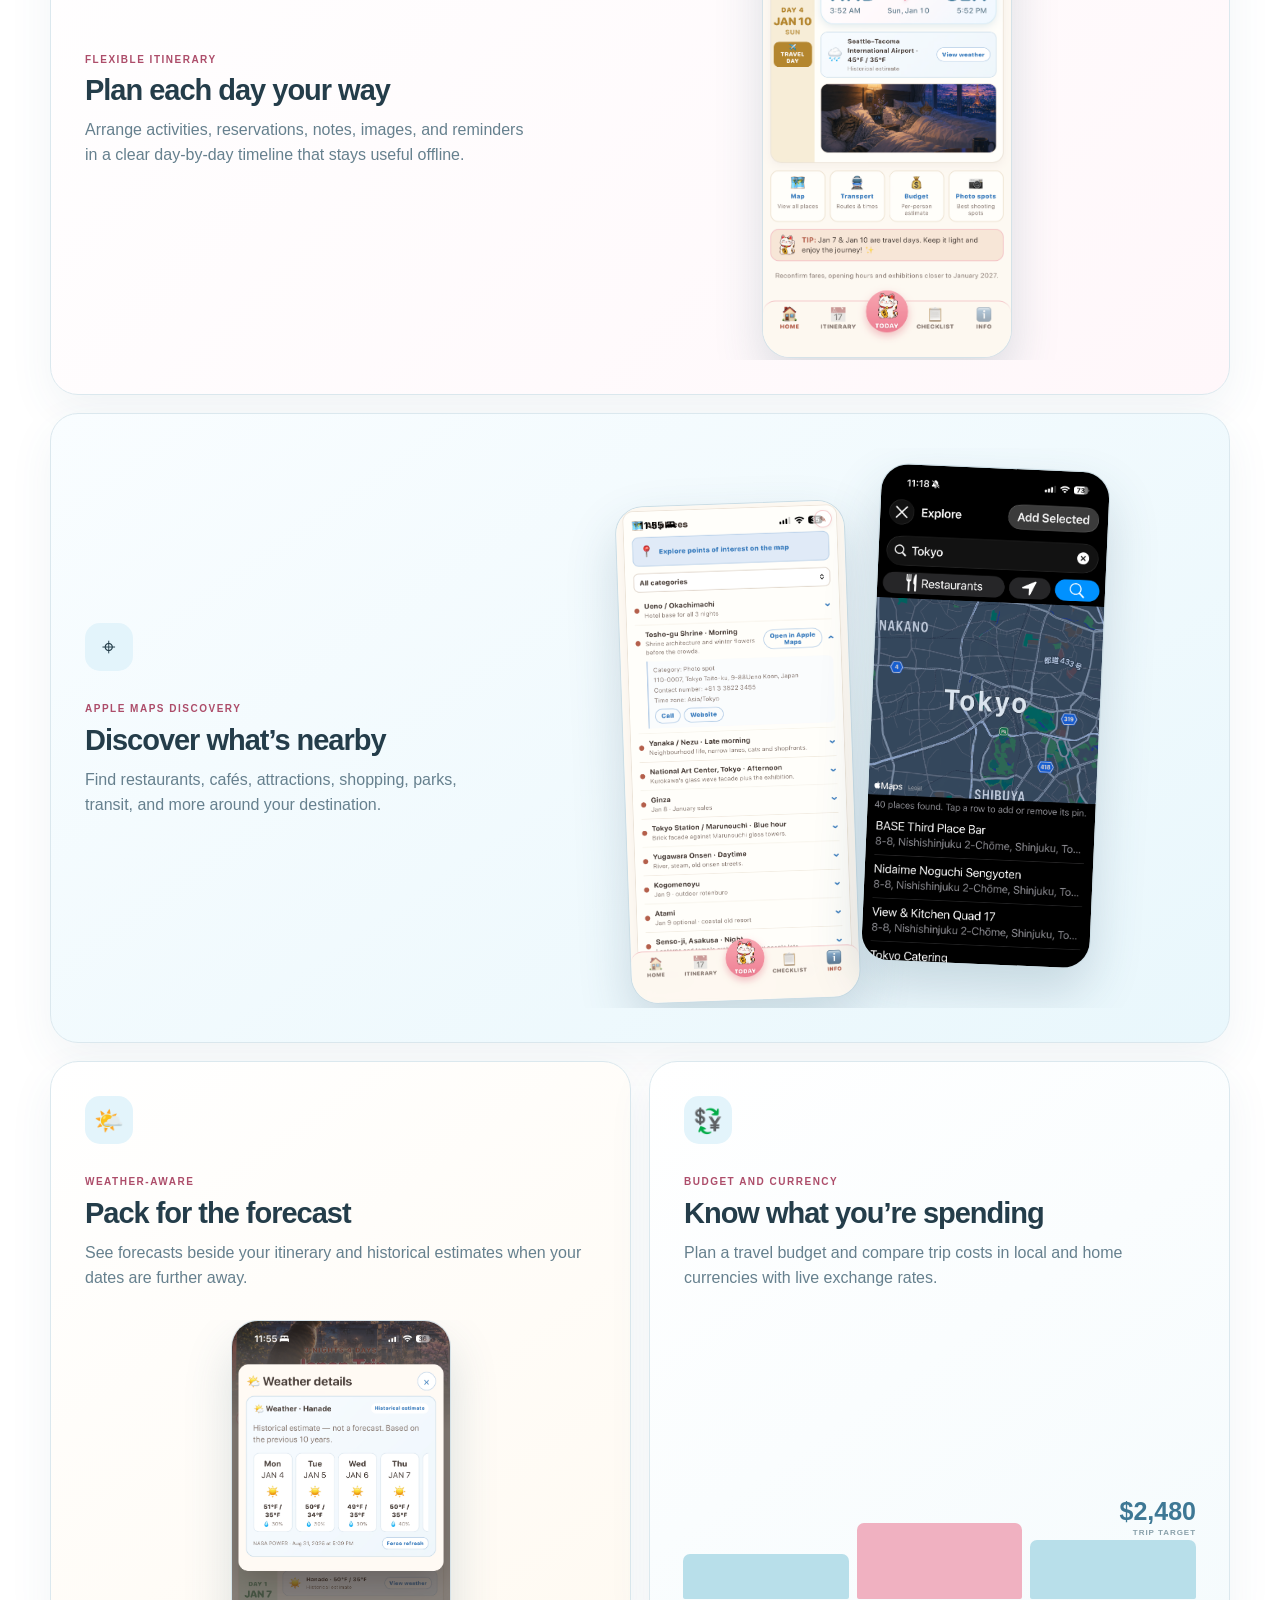
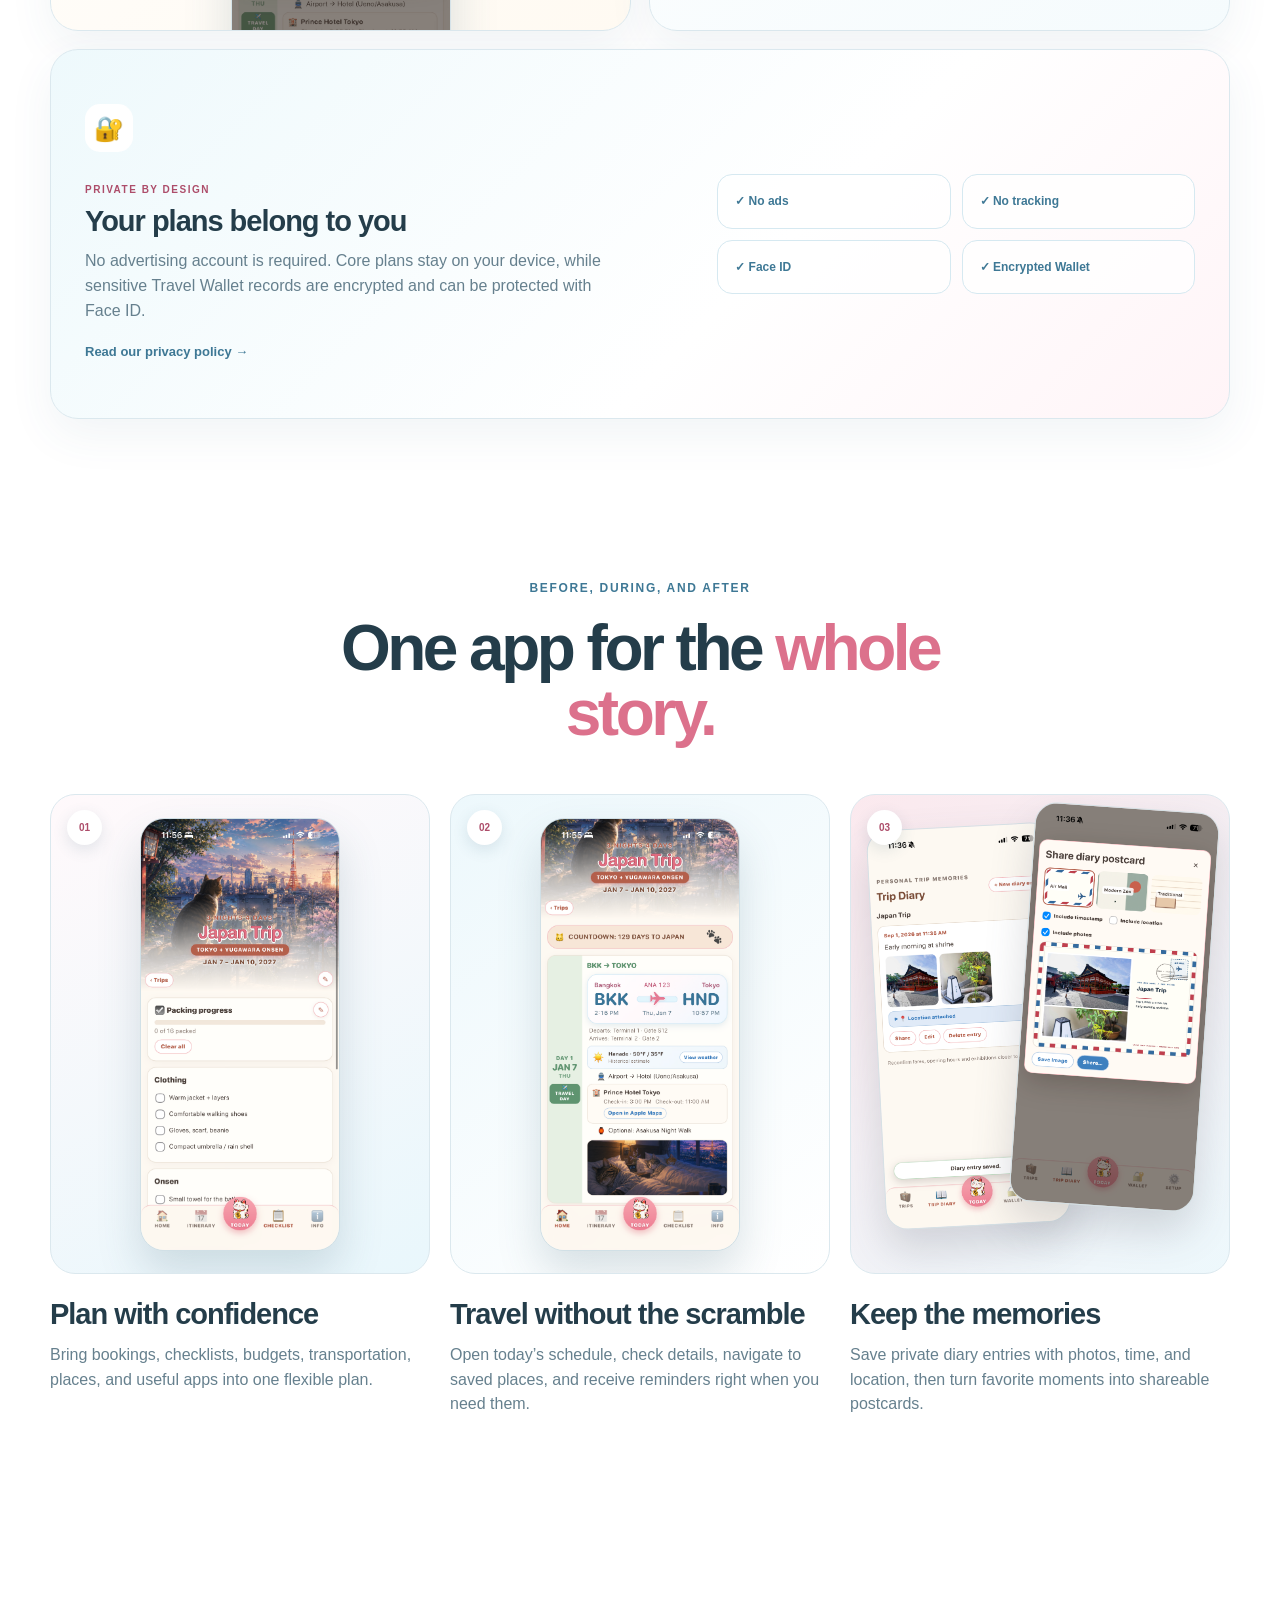
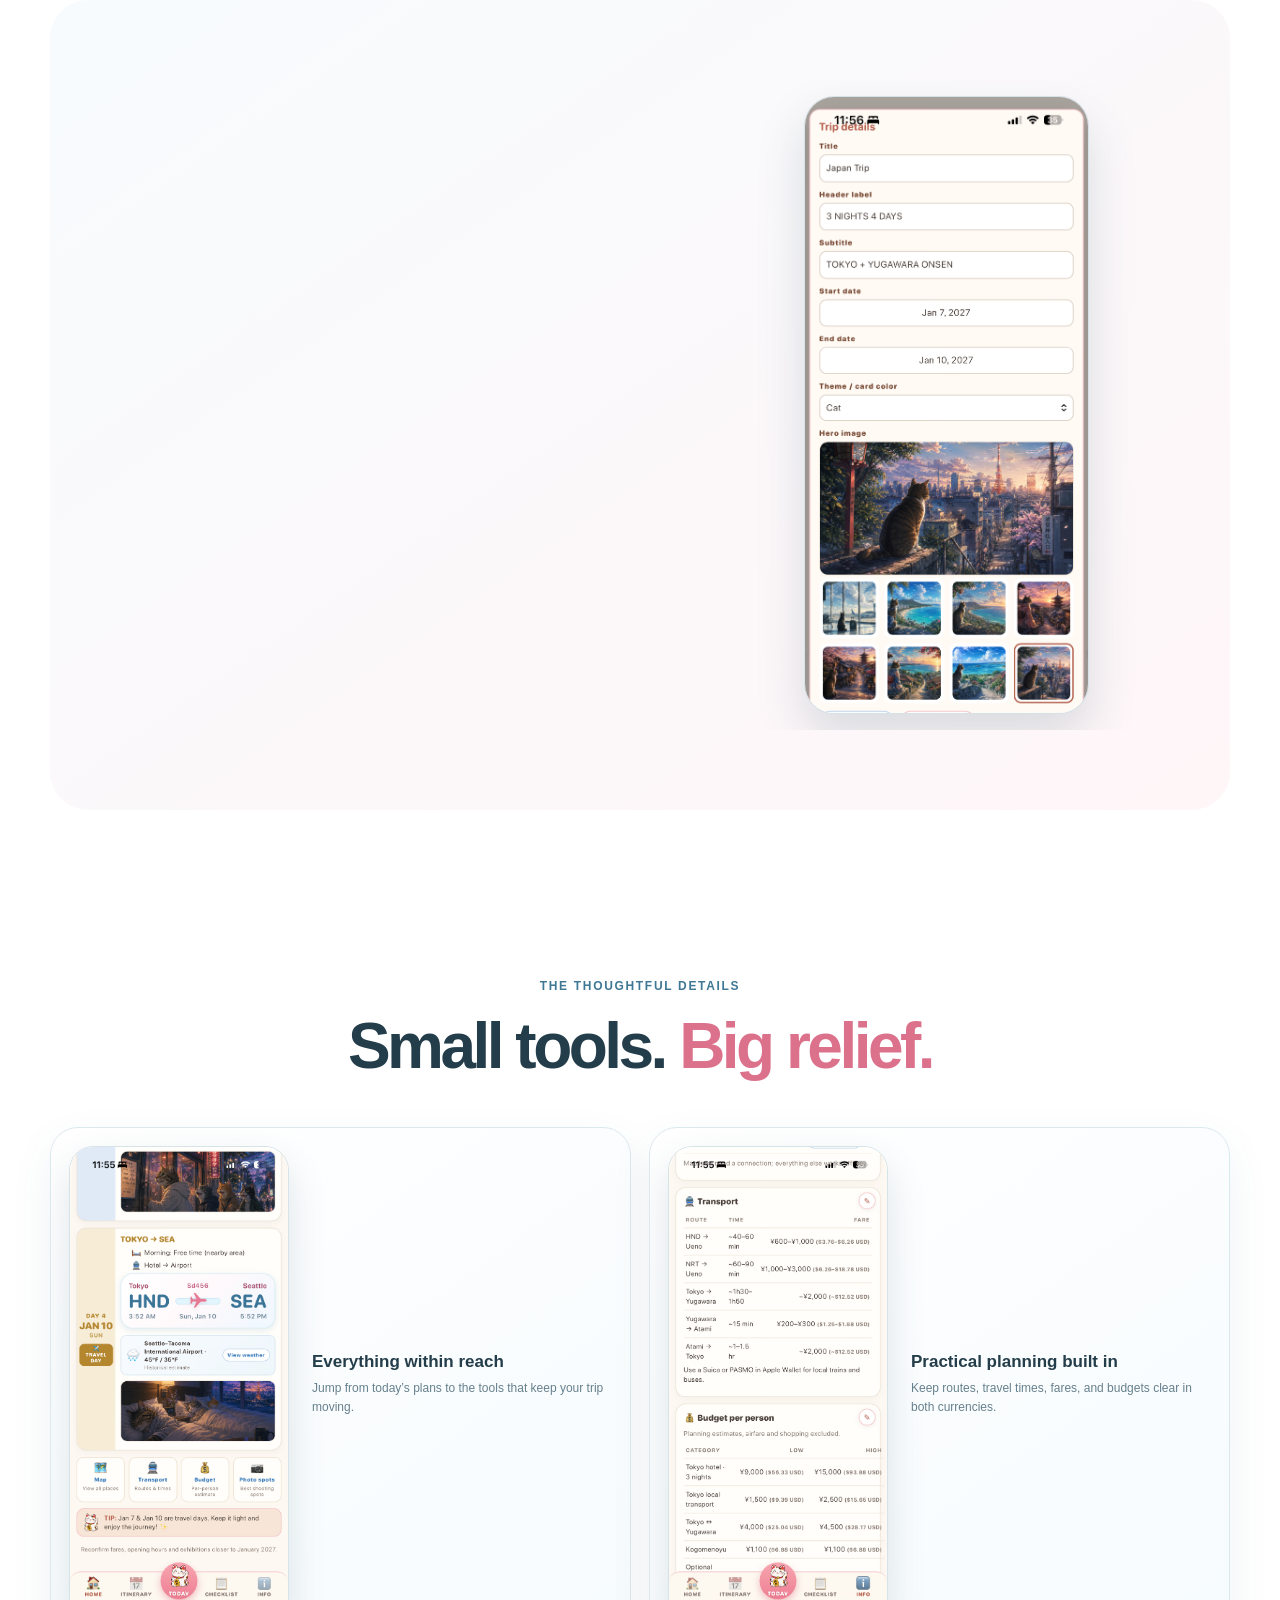
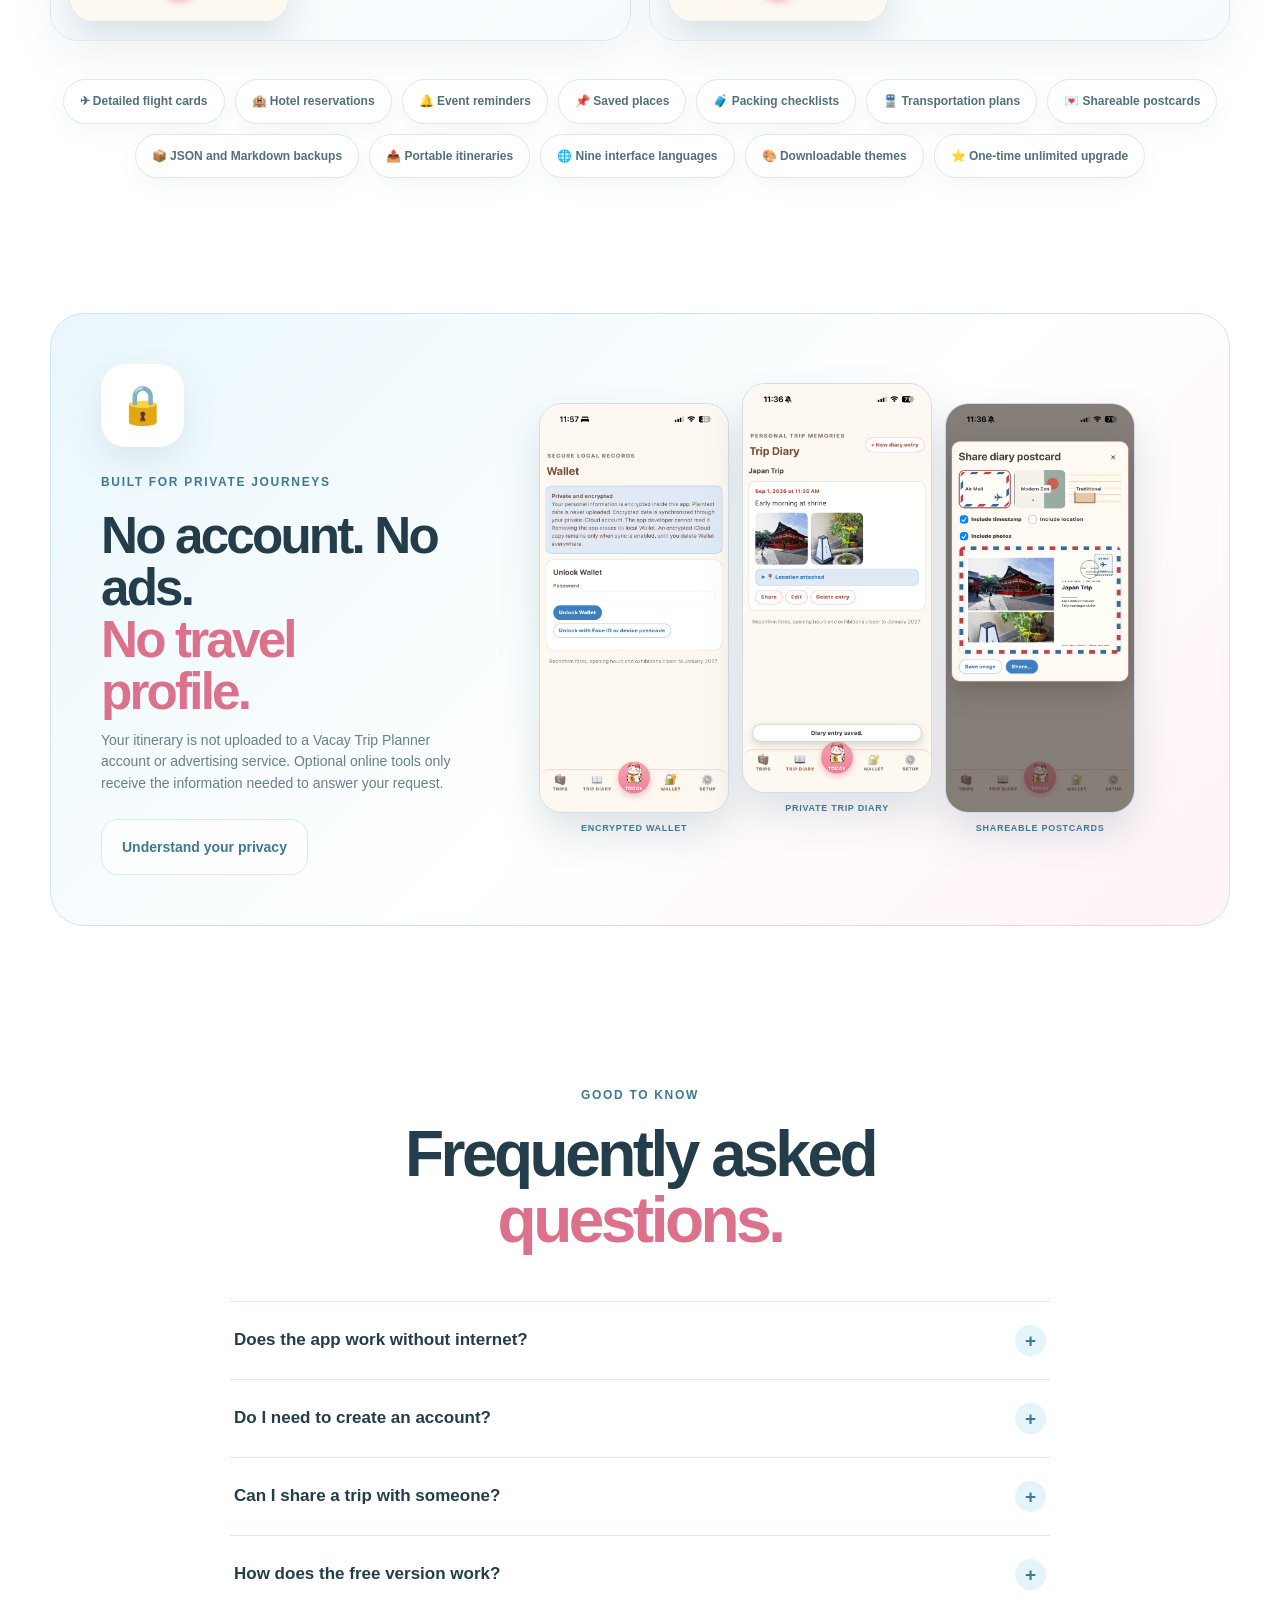
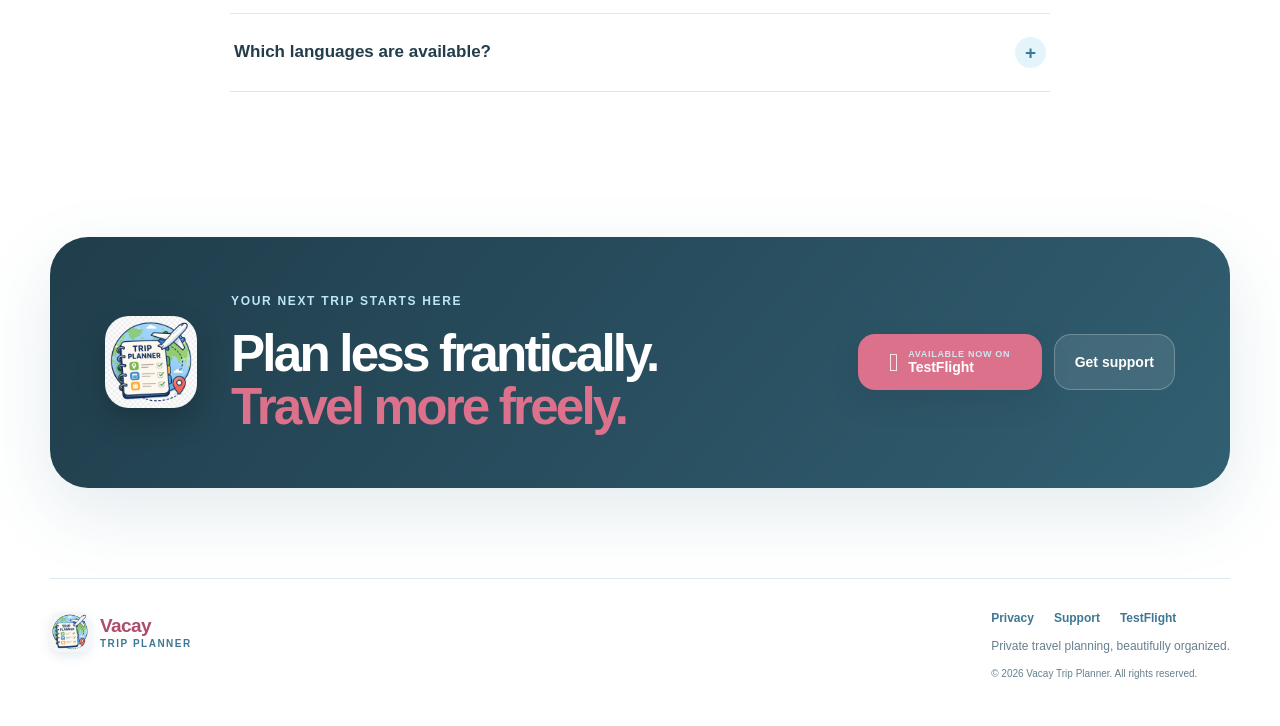
==== commit 30c71c39: "update screenshots" ====
--- a/index.html
+++ b/index.html
@@ -6,7 +6,7 @@
   <meta name="theme-color" content="#fff9fb">
   <meta name="description" content="Vacay Trip Planner is a private, offline-first iPhone travel organizer for itineraries, reservations, maps, weather, budgets, reminders, and memories.">
   <link rel="canonical" href="https://chrishuangcf.github.io/vacay-trip-planner/">
-  <link rel="icon" href="images/app-icon.svg" type="image/svg+xml">
+  <link rel="icon" href="images/app-icon.png" type="image/png">
   <link rel="apple-touch-icon" href="images/app-icon.png">
   <link rel="stylesheet" href="styles.css">
   <meta property="og:type" content="website">
@@ -36,7 +36,7 @@
   <a class="skip-link" href="#main">Skip to content</a>
   <header class="site-header" data-header>
     <a class="brand" href="#top" aria-label="Vacay Trip Planner home">
-      <img src="images/app-icon.svg" alt="" width="44" height="44">
+      <img src="images/app-icon.png" alt="" width="44" height="44">
       <span><b>Vacay</b><small>Trip Planner</small></span>
     </a>
     <button class="menu-button" type="button" aria-expanded="false" aria-controls="site-nav" data-menu-button>
@@ -74,27 +74,8 @@
         <div class="sparkle sparkle-two" aria-hidden="true">✦</div>
         <div class="phone-shadow" aria-hidden="true"></div>
         <div class="phone" aria-label="Preview of Vacay Trip Planner itinerary">
-          <div class="phone-top"><span>9:41</span><i></i><span>●●●</span></div>
           <div class="phone-screen">
-            <div class="app-hero">
-              <div class="app-hero-bar"><span>KYOTO ESCAPE</span><span>•••</span></div>
-              <div><small>YOUR TRIP BEGINS IN</small><strong>12</strong><span>DAYS</span></div>
-            </div>
-            <div class="day-card">
-              <div class="day-date"><small>SEP</small><b>18</b><span>FRI</span></div>
-              <div class="day-content">
-                <span class="day-tag">ARRIVAL DAY</span>
-                <h3>Hello, Kyoto</h3>
-                <div class="mini-flight">
-                  <div><small>San Francisco</small><b>SFO</b><span>9:10 AM</span></div>
-                  <div class="mini-flight-path"><small>UA 35</small><i>✈</i><span>SEP 18</span></div>
-                  <div><small>Osaka</small><b>KIX</b><span>2:20 PM</span></div>
-                </div>
-                <div class="mini-row"><i>🏨</i><span><b>Hotel check-in</b><small>Gion · 4:00 PM</small></span></div>
-                <div class="mini-row"><i>🍜</i><span><b>Dinner in Pontocho</b><small>Reservation saved</small></span></div>
-              </div>
-            </div>
-            <div class="app-tabbar"><span>⌂<small>Home</small></span><span class="active">▣<small>Itinerary</small></span><span>⌖<small>Places</small></span><span>ⓘ<small>Info</small></span></div>
+            <img class="hero-screenshot" src="images/IMG_2543_home.png" width="1206" height="2622" fetchpriority="high" alt="Vacay Trip Planner home screen showing a Japan itinerary, flight, weather, hotel, and daily activities">
           </div>
         </div>
         <div class="floating-card weather-card" aria-hidden="true">
@@ -127,20 +108,20 @@
             <h3>Plan each day your way</h3>
             <p>Arrange activities, reservations, notes, images, and reminders in a clear day-by-day timeline that stays useful offline.</p>
           </div>
-          <div class="timeline-demo" aria-hidden="true">
-            <span><i>09:00</i><b>☕ Morning café</b></span>
-            <span><i>11:30</i><b>⛩️ Fushimi Inari</b></span>
-            <span><i>18:00</i><b>🍱 Dinner booking</b></span>
-          </div>
-        </article>
-        <article class="feature-card feature-map" data-reveal>
-          <div class="feature-icon">⌖</div>
-          <p class="card-kicker">Apple Maps</p>
-          <h3>Discover what’s nearby</h3>
-          <p>Find restaurants, cafés, attractions, shopping, parks, transit, and more around your destination.</p>
-          <div class="map-demo" aria-hidden="true">
-            <i class="road r1"></i><i class="road r2"></i><i class="road r3"></i>
-            <span class="map-pin p1">☕</span><span class="map-pin p2">★</span><span class="map-pin p3">🍜</span>
+          <div class="feature-screenshot itinerary-screenshot">
+            <img src="images/IMG_2545_other_tools.png" width="1206" height="2622" loading="lazy" alt="Itinerary screen showing a flight card, weather, travel tools, and trip tips">
+          </div>
+        </article>
+        <article class="feature-card feature-wide feature-map" data-reveal>
+          <div class="feature-map-copy">
+            <div class="feature-icon">⌖</div>
+            <p class="card-kicker">Apple Maps discovery</p>
+            <h3>Discover what’s nearby</h3>
+            <p>Find restaurants, cafés, attractions, shopping, parks, transit, and more around your destination.</p>
+          </div>
+          <div class="map-screenshots">
+            <img src="images/IMG_2546_map.png" width="1206" height="2622" loading="lazy" alt="Saved trip places with contact details and Apple Maps actions">
+            <img src="images/IMG_2556_map_search.png" width="1206" height="2622" loading="lazy" alt="Apple Maps discovery screen searching restaurants around Tokyo">
           </div>
         </article>
         <article class="feature-card feature-weather" data-reveal>
@@ -148,8 +129,8 @@
           <p class="card-kicker">Weather-aware</p>
           <h3>Pack for the forecast</h3>
           <p>See forecasts beside your itinerary and historical estimates when your dates are further away.</p>
-          <div class="forecast-demo" aria-hidden="true">
-            <span><small>FRI</small>☀️<b>25°</b></span><span><small>SAT</small>🌤️<b>23°</b></span><span><small>SUN</small>🌦️<b>21°</b></span>
+          <div class="feature-screenshot weather-screenshot">
+            <img src="images/IMG_2544_weather.png" width="1206" height="2622" loading="lazy" alt="Weather details showing historical daily temperature and rain estimates">
           </div>
         </article>
         <article class="feature-card feature-money" data-reveal>
@@ -182,28 +163,25 @@
       <div class="experience-grid">
         <article data-reveal>
           <span class="step-number">01</span>
-          <div class="experience-visual planning-visual" aria-hidden="true">
-            <span class="check-line checked">✓ Passport</span>
-            <span class="check-line checked">✓ Hotel booked</span>
-            <span class="check-line">○ Pack charger</span>
-            <div class="ticket-stub"><small>FLIGHT</small><b>SFO <i>✈</i> KIX</b><span>SEP 18 · 09:10</span></div>
+          <div class="experience-visual planning-visual">
+            <img class="story-screenshot" src="images/IMG_2549_packing_list.png" width="1206" height="2622" loading="lazy" alt="Trip packing checklist organized by category">
           </div>
           <h3>Plan with confidence</h3>
           <p>Bring bookings, checklists, budgets, transportation, places, and useful apps into one flexible plan.</p>
         </article>
         <article data-reveal>
           <span class="step-number">02</span>
-          <div class="experience-visual travel-visual" aria-hidden="true">
-            <img src="images/travel-art.svg" alt="">
-            <span class="travel-location">📍 Arashiyama, Kyoto</span>
+          <div class="experience-visual travel-visual">
+            <img class="story-screenshot" src="images/IMG_2543_home.png" width="1206" height="2622" loading="lazy" alt="Active trip dashboard with flight, weather, hotel, and itinerary details">
           </div>
           <h3>Travel without the scramble</h3>
           <p>Open today’s schedule, check details, navigate to saved places, and receive reminders right when you need them.</p>
         </article>
         <article data-reveal>
           <span class="step-number">03</span>
-          <div class="experience-visual memory-visual" aria-hidden="true">
-            <div class="postcard"><div class="postcard-art">✦<span>memories</span></div><b>Wish you were here!</b><small>Kyoto · September 2026</small></div>
+          <div class="experience-visual memory-visual">
+            <img class="diary-screen" src="images/IMG_2560_diary.png" width="1206" height="2622" loading="lazy" alt="Private diary entry with trip photos and location">
+            <img class="postcard-screen" src="images/IMG_2559_share_epostcard.png" width="1206" height="2622" loading="lazy" alt="Customizable travel postcard ready to share">
           </div>
           <h3>Keep the memories</h3>
           <p>Save private diary entries with photos, time, and location, then turn favorite moments into shareable postcards.</p>
@@ -211,28 +189,20 @@
       </div>
     </section>
 
-    <section id="themes" class="section themes-section" data-theme-showcase="solo">
+    <section id="themes" class="section themes-section">
       <div class="themes-copy" data-reveal>
         <p class="eyebrow">Make it feel like your trip</p>
         <h2>A planner with a little <em>personality.</em></h2>
         <p>Choose a built-in visual style or install downloadable theme packages from Files and secure HTTPS catalogs.</p>
-        <div class="theme-picker" role="group" aria-label="Preview visual themes">
-          <button class="active" type="button" data-theme-choice="solo"><i></i>Solo</button>
-          <button type="button" data-theme-choice="beach"><i></i>Beach</button>
-          <button type="button" data-theme-choice="minimal"><i></i>Minimal</button>
-          <button type="button" data-theme-choice="cat"><i></i>Cat</button>
+        <div class="theme-benefits">
+          <span>🎨 Built-in presets</span>
+          <span>🖼️ Destination artwork</span>
+          <span>☁️ Downloadable packages</span>
         </div>
         <p class="theme-note">Theme packages can be installed, updated, exported, shared, or removed at any time.</p>
       </div>
-      <div class="theme-preview-phone" data-reveal aria-live="polite">
-        <div class="theme-preview-header">
-          <small data-theme-label>SOLO JOURNEY</small>
-          <strong>8</strong><span>DAYS TO GO</span>
-        </div>
-        <div class="theme-preview-card">
-          <i data-theme-emoji>🧭</i><div><small>TODAY</small><b>Explore the city</b><span>Museum · Lunch · Riverside walk</span></div>
-        </div>
-        <div class="theme-preview-tip"><span>✦</span><p><b>TRAVEL TIP</b><br>Leave room for an unexpected favorite.</p></div>
+      <div class="feature-screenshot theme-editor-screenshot" data-reveal>
+        <img src="images/IMG_2550_editor.png" width="1206" height="2622" loading="lazy" alt="Trip editor showing customizable dates, Cat theme selection, and destination artwork">
       </div>
     </section>
 
@@ -240,6 +210,16 @@
       <div class="section-heading centered" data-reveal>
         <p class="eyebrow">The thoughtful details</p>
         <h2>Small tools. <em>Big relief.</em></h2>
+      </div>
+      <div class="tools-screenshots" data-reveal>
+        <figure>
+          <img src="images/IMG_2545_other_tools.png" width="1206" height="2622" loading="lazy" alt="Itinerary showing flight, weather, map, transport, budget, and photo spot tools">
+          <figcaption><b>Everything within reach</b><span>Jump from today’s plans to the tools that keep your trip moving.</span></figcaption>
+        </figure>
+        <figure>
+          <img src="images/IMG_2547_budget_transport.png" width="1206" height="2622" loading="lazy" alt="Transportation and per-person budget planning tables">
+          <figcaption><b>Practical planning built in</b><span>Keep routes, travel times, fares, and budgets clear in both currencies.</span></figcaption>
+        </figure>
       </div>
       <div class="tool-chips" data-reveal>
         <span>✈ Detailed flight cards</span><span>🏨 Hotel reservations</span><span>🔔 Event reminders</span>
@@ -249,14 +229,28 @@
       </div>
     </section>
 
-    <section class="section privacy-callout" data-reveal>
-      <div class="privacy-mark">🔒</div>
-      <div>
+    <section class="section privacy-callout privacy-showcase" data-reveal>
+      <div class="privacy-callout-copy">
+        <div class="privacy-mark">🔒</div>
         <p class="eyebrow">Built for private journeys</p>
         <h2>No account. No ads.<br><em>No travel profile.</em></h2>
         <p>Your itinerary is not uploaded to a Vacay Trip Planner account or advertising service. Optional online tools only receive the information needed to answer your request.</p>
-      </div>
-      <a class="button button-secondary" href="privacy.html">Understand your privacy</a>
+        <a class="button button-secondary" href="privacy.html">Understand your privacy</a>
+      </div>
+      <div class="privacy-screenshots">
+        <figure>
+          <img src="images/IMG_2551_secure_wallet.png" width="1206" height="2622" loading="lazy" alt="Encrypted Travel Wallet unlock screen with Face ID support">
+          <figcaption>Encrypted Wallet</figcaption>
+        </figure>
+        <figure>
+          <img src="images/IMG_2560_diary.png" width="1206" height="2622" loading="lazy" alt="Private trip diary entry with photos and an attached location">
+          <figcaption>Private Trip Diary</figcaption>
+        </figure>
+        <figure>
+          <img src="images/IMG_2559_share_epostcard.png" width="1206" height="2622" loading="lazy" alt="Diary postcard sharing screen with customizable content">
+          <figcaption>Shareable Postcards</figcaption>
+        </figure>
+      </div>
     </section>
 
     <section class="section faq-section">
@@ -289,7 +283,7 @@
     </section>
 
     <section class="closing-cta">
-      <img src="images/app-icon.svg" alt="Vacay Trip Planner icon" width="92" height="92" data-reveal>
+      <img src="images/app-icon.png" alt="Vacay Trip Planner icon" width="92" height="92" data-reveal>
       <div data-reveal>
         <p class="eyebrow">Your next trip starts here</p>
         <h2>Plan less frantically.<br><em>Travel more freely.</em></h2>
@@ -305,7 +299,7 @@
 
   <footer>
     <a class="brand footer-brand" href="#top">
-      <img src="images/app-icon.svg" alt="" width="40" height="40">
+      <img src="images/app-icon.png" alt="" width="40" height="40">
       <span><b>Vacay</b><small>Trip Planner</small></span>
     </a>
     <p>Private travel planning, beautifully organized.</p>
--- a/styles.css
+++ b/styles.css
@@ -37,7 +37,7 @@
     #fff;
 }
 a{color:inherit}
-img{display:block;max-width:100%}
+img{display:block;max-width:100%;height:auto}
 button,input{font:inherit}
 button,a{-webkit-tap-highlight-color:transparent}
 .sr-only{
@@ -238,7 +238,6 @@
   position:relative;
   z-index:2;
   width:322px;
-  height:640px;
   padding:9px;
   border:2px solid #d5e2e7;
   border-radius:49px;
@@ -273,11 +272,12 @@
 .phone-top i{display:block;width:70px}
 .phone-screen{
   position:relative;
-  height:100%;
+  aspect-ratio:1206/2622;
   overflow:hidden;
   border-radius:40px;
   background:#fffaf7;
 }
+.hero-screenshot{width:100%;height:auto}
 .app-hero{
   height:184px;
   padding:42px 17px 15px;
@@ -383,18 +383,28 @@
 .card-kicker{margin-bottom:8px;color:var(--pink-deep);font-size:10px;font-weight:900;letter-spacing:.15em;text-transform:uppercase}
 .feature-card h3,.experience-grid h3{margin-bottom:12px;font-size:29px;line-height:1.08;letter-spacing:-.035em}
 .feature-card p:not(.card-kicker),.experience-grid p{max-width:530px;color:var(--muted)}
-.feature-itinerary{display:grid;grid-template-columns:.85fr 1.15fr;align-items:center;gap:40px;background:linear-gradient(135deg,#fff,#fff7fa)}
+.feature-itinerary{min-height:610px;display:grid;grid-template-columns:.85fr 1.15fr;align-items:center;gap:40px;background:linear-gradient(135deg,#fff,#fff7fa)}
 .feature-itinerary>div:first-child{position:absolute;left:34px;top:34px}
 .feature-itinerary>div:nth-child(2){padding-top:60px}
 .timeline-demo{display:grid;gap:11px;padding:25px;border-radius:22px;background:#fff;box-shadow:0 16px 35px rgba(124,87,100,.1)}
 .timeline-demo span{display:grid;grid-template-columns:58px 1fr;gap:12px;align-items:center;padding:12px;border-left:3px solid var(--pink);border-radius:5px 12px 12px 5px;background:#fff8fa}
 .timeline-demo i{color:#a36a7c;font-size:11px;font-style:normal}.timeline-demo b{font-size:13px}
-.feature-map{background:linear-gradient(145deg,#f9fdff,#e9f7fc)}
+.feature-screenshot img{display:block;border:1px solid rgba(206,221,228,.85);background:#fff;box-shadow:0 24px 48px rgba(54,94,113,.18)}
+.itinerary-screenshot{display:grid;place-items:center;height:545px;overflow:hidden}
+.itinerary-screenshot img{width:250px;border-radius:28px}
+.feature-map{min-height:630px;display:grid;grid-template-columns:.75fr 1.25fr;align-items:center;gap:42px;background:linear-gradient(145deg,#f9fdff,#e9f7fc)}
+.feature-map-copy{position:relative;z-index:2}
+.map-screenshots{height:560px;display:flex;align-items:center;justify-content:center;gap:18px;overflow:hidden}
+.map-screenshots img{width:230px;border:1px solid #cbdde5;border-radius:28px;background:#fff;box-shadow:0 24px 52px rgba(43,87,108,.2)}
+.map-screenshots img:first-child{transform:rotate(-2deg) translateY(24px)}
+.map-screenshots img:last-child{transform:rotate(2.5deg) translateY(-12px)}
 .map-demo{position:absolute;left:0;right:0;bottom:0;height:145px;overflow:hidden;background:#dff2f8}
 .road{position:absolute;display:block;width:130%;height:20px;background:#fff;box-shadow:0 0 0 1px #cae1e9;transform-origin:center}.r1{left:-40px;top:58px;transform:rotate(-7deg)}.r2{left:-45px;top:83px;transform:rotate(18deg)}.r3{left:-70px;top:20px;transform:rotate(36deg)}
 .map-pin{position:absolute;width:42px;height:42px;display:grid;place-items:center;border:4px solid #fff;border-radius:50% 50% 50% 8px;background:var(--pink);box-shadow:0 8px 15px rgba(85,117,128,.2);transform:rotate(-45deg)}
 .map-pin::first-letter{transform:rotate(45deg)}.p1{left:20%;top:22px}.p2{left:52%;top:70px;background:var(--blue)}.p3{right:14%;top:25px}
-.feature-weather{background:linear-gradient(145deg,#fff,#fffaf2)}
+.feature-weather{min-height:570px;background:linear-gradient(145deg,#fff,#fffaf2)}
+.weather-screenshot{position:absolute;left:30px;right:30px;bottom:0;height:310px;display:flex;align-items:flex-start;justify-content:center;overflow:hidden}
+.weather-screenshot img{width:220px;height:auto;border-radius:27px 27px 0 0}
 .forecast-demo{position:absolute;left:30px;right:30px;bottom:27px;display:grid;grid-template-columns:repeat(3,1fr);gap:8px}
 .forecast-demo span{display:flex;flex-direction:column;align-items:center;gap:7px;padding:11px;border:1px solid #eee5d8;border-radius:16px;background:rgba(255,255,255,.9);font-size:25px}.forecast-demo small{color:#82949d;font-size:9px;font-weight:900}.forecast-demo b{font-size:15px}
 .feature-money{background:linear-gradient(145deg,#fff,#f5fbfd)}
@@ -407,12 +417,17 @@
 .experience-section{padding-top:85px}
 .experience-grid{display:grid;grid-template-columns:repeat(3,1fr);gap:20px}
 .experience-grid article{position:relative}.step-number{position:absolute;z-index:2;top:16px;left:17px;width:35px;height:35px;display:grid;place-items:center;border-radius:50%;background:#fff;color:var(--pink-deep);font-size:10px;font-weight:900;box-shadow:0 5px 15px rgba(59,101,120,.14)}
-.experience-visual{height:350px;margin-bottom:25px;overflow:hidden;border:1px solid var(--line);border-radius:25px;background:#f6fbfd}
-.planning-visual{display:flex;flex-direction:column;justify-content:center;gap:10px;padding:35px;background:linear-gradient(155deg,#fff9fb,#e9f7fc)}
+.experience-visual{height:480px;margin-bottom:25px;overflow:hidden;border:1px solid var(--line);border-radius:25px;background:#f6fbfd}
+.planning-visual{display:grid;place-items:center;padding:20px;background:linear-gradient(155deg,#fff9fb,#e9f7fc)}
+.story-screenshot{width:200px;border:1px solid #d1e0e6;border-radius:24px;background:#fff;box-shadow:0 22px 44px rgba(53,94,112,.18)}
 .check-line{padding:12px 14px;border:1px solid #e2eaee;border-radius:12px;background:#fff;color:#748a95;font-size:12px}.check-line.checked{color:#3d758e}
 .ticket-stub{margin-top:14px;padding:18px;border:1px solid #d8eaf3;border-radius:18px;background:#fff;box-shadow:0 15px 30px rgba(67,115,136,.12)}.ticket-stub>*{display:block}.ticket-stub small{color:var(--pink-deep);font-size:8px;font-weight:900;letter-spacing:.15em}.ticket-stub b{margin:6px 0;color:var(--blue);font-size:22px}.ticket-stub i{padding-inline:7px;color:var(--pink);font-style:normal}.ticket-stub span{color:var(--muted);font-size:10px}
-.travel-visual{position:relative}.travel-visual img{width:100%;height:100%;object-fit:cover}.travel-location{position:absolute;left:19px;right:19px;bottom:18px;padding:11px 14px;border:1px solid rgba(255,255,255,.7);border-radius:13px;background:rgba(255,255,255,.87);color:var(--blue);font-size:11px;font-weight:800;backdrop-filter:blur(8px)}
-.memory-visual{display:grid;place-items:center;padding:34px;background:linear-gradient(145deg,#fbe9ee,#edf8fc)}
+.travel-visual{display:grid;place-items:center;padding:20px;background:linear-gradient(145deg,#edf8fc,#fff)}
+.travel-visual img.story-screenshot{width:200px;height:auto;object-fit:initial}
+.memory-visual{position:relative;padding:20px;background:linear-gradient(145deg,#fbe9ee,#edf8fc)}
+.memory-visual>img{position:absolute;width:185px;border:1px solid #d6e1e5;border-radius:22px;background:#fff;box-shadow:0 20px 42px rgba(74,79,97,.2)}
+.memory-visual .diary-screen{left:25px;top:31px;transform:rotate(-3deg)}
+.memory-visual .postcard-screen{right:22px;top:12px;transform:rotate(4deg)}
 .postcard{width:100%;padding:13px 13px 18px;border-radius:8px;background:#fff;box-shadow:0 17px 36px rgba(98,92,108,.16);transform:rotate(3deg)}.postcard-art{height:177px;display:flex;align-items:center;justify-content:center;gap:8px;margin-bottom:14px;background:linear-gradient(145deg,#f7c8d5,#bae3f1);color:#fff;font-size:30px}.postcard-art span{font-family:ui-rounded,"SF Pro Rounded",sans-serif;font-size:24px}.postcard b,.postcard small{display:block}.postcard b{font-family:ui-rounded,"SF Pro Rounded",sans-serif;color:var(--pink-deep)}.postcard small{margin-top:4px;color:#82949d;font-size:9px}
 
 .themes-section{
@@ -428,24 +443,17 @@
   transition:background .35s ease;
 }
 .themes-copy>p{max-width:560px}
-.theme-picker{display:flex;gap:8px;flex-wrap:wrap;margin:30px 0 17px}
-.theme-picker button{display:flex;align-items:center;gap:7px;padding:9px 13px;border:1px solid var(--line);border-radius:99px;background:#fff;color:var(--muted);font-size:11px;font-weight:850;cursor:pointer}
-.theme-picker button i{width:12px;height:12px;border-radius:50%;background:#4e7485}
-.theme-picker button:nth-child(2) i{background:#3e95b8}.theme-picker button:nth-child(3) i{background:#6b7077}.theme-picker button:nth-child(4) i{background:#b46d57}
-.theme-picker button.active{border-color:var(--showcase-main,#496775);color:var(--showcase-main,#496775);box-shadow:0 6px 16px rgba(68,110,129,.12)}
+.theme-benefits{display:flex;gap:8px;flex-wrap:wrap;margin:28px 0 17px}.theme-benefits span{padding:9px 12px;border:1px solid var(--line);border-radius:99px;background:#fff;color:var(--blue);font-size:10px;font-weight:850}
 .theme-note{font-size:12px!important}
-.theme-preview-phone{--showcase-main:#496775;--showcase-soft:#e3edf0;--showcase-bg:#f4f1e9;max-width:360px;padding:16px;border:8px solid #fff;border-radius:35px;background:var(--showcase-bg);box-shadow:0 30px 70px rgba(64,108,128,.18);transform:rotate(2deg);transition:background .3s ease}
-.theme-preview-header{height:260px;display:flex;flex-direction:column;justify-content:flex-end;padding:22px;border-radius:22px;background:linear-gradient(180deg,var(--showcase-soft),var(--showcase-main));color:#fff}.theme-preview-header small{font-size:9px;font-weight:900;letter-spacing:.16em}.theme-preview-header strong{font-size:72px;line-height:.9}.theme-preview-header span{font-size:18px;font-weight:850}
-.theme-preview-card{display:flex;gap:11px;align-items:center;margin-top:11px;padding:15px;border:1px solid color-mix(in srgb,var(--showcase-main) 22%,#fff);border-radius:17px;background:#fff}.theme-preview-card>i{width:44px;height:44px;display:grid;place-items:center;border-radius:14px;background:var(--showcase-soft);font-size:22px;font-style:normal}.theme-preview-card div>*{display:block}.theme-preview-card small{color:var(--showcase-main);font-size:8px;font-weight:900}.theme-preview-card b{font-size:13px}.theme-preview-card span{color:var(--muted);font-size:8px}
-.theme-preview-tip{display:flex;gap:10px;margin-top:10px;padding:11px;border-radius:14px;background:var(--showcase-soft);color:var(--showcase-main);font-size:9px}.theme-preview-tip p{margin:0}
-.tools-section{padding-bottom:65px}.tool-chips{display:flex;justify-content:center;gap:10px;flex-wrap:wrap}.tool-chips span{padding:12px 16px;border:1px solid var(--line);border-radius:99px;background:#fff;color:#536f7d;font-size:12px;font-weight:750;box-shadow:0 7px 20px rgba(63,105,124,.06)}
+.theme-editor-screenshot{height:650px;display:grid;place-items:center;overflow:hidden}.theme-editor-screenshot img{width:285px;border-radius:30px}
+.tools-section{padding-bottom:65px}.tools-screenshots{display:grid;grid-template-columns:repeat(2,1fr);gap:18px;margin-bottom:38px}.tools-screenshots figure{display:grid;grid-template-columns:minmax(180px,220px) 1fr;align-items:center;gap:23px;margin:0;padding:18px;border:1px solid var(--line);border-radius:28px;background:linear-gradient(145deg,#fff,#f6fbfd);box-shadow:0 16px 42px rgba(60,104,124,.08);overflow:hidden}.tools-screenshots img{width:220px;border:1px solid #d6e4e9;border-radius:24px;box-shadow:0 18px 38px rgba(53,94,112,.16)}.tools-screenshots figcaption b,.tools-screenshots figcaption span{display:block}.tools-screenshots figcaption b{margin-bottom:8px;color:var(--ink);font-size:17px;line-height:1.15}.tools-screenshots figcaption span{color:var(--muted);font-size:12px}.tool-chips{display:flex;justify-content:center;gap:10px;flex-wrap:wrap}.tool-chips span{padding:12px 16px;border:1px solid var(--line);border-radius:99px;background:#fff;color:#536f7d;font-size:12px;font-weight:750;box-shadow:0 7px 20px rgba(63,105,124,.06)}
 
 .privacy-callout{
   width:min(calc(100% - 40px),var(--max));
   display:grid;
-  grid-template-columns:auto 1fr auto;
-  align-items:center;
-  gap:35px;
+  grid-template-columns:minmax(280px,.68fr) minmax(0,1.32fr);
+  align-items:center;
+  gap:42px;
   margin-block:70px;
   padding:50px;
   border:1px solid #cfe6ef;
@@ -454,7 +462,11 @@
 }
 .privacy-mark{width:83px;height:83px;display:grid;place-items:center;border-radius:25px;background:#fff;font-size:38px;box-shadow:0 14px 35px rgba(66,112,133,.12)}
 .privacy-callout h2{margin-bottom:11px;font-size:clamp(36px,4vw,55px)}
-.privacy-callout>div>p:last-child{max-width:680px;margin-bottom:0;font-size:14px}
+.privacy-callout-copy .privacy-mark{margin-bottom:26px}.privacy-callout-copy>p:not(.eyebrow){max-width:540px;margin-bottom:24px;color:var(--muted);font-size:14px}
+.privacy-screenshots{display:flex;align-items:center;justify-content:center;gap:13px;min-width:0;padding:14px 0}
+.privacy-screenshots figure{flex:0 1 190px;min-width:0;margin:0;text-align:center}
+.privacy-screenshots figure:nth-child(2){transform:translateY(-20px)}.privacy-screenshots img{width:100%;border:1px solid #cfdee4;border-radius:23px;background:#fff;box-shadow:0 20px 42px rgba(53,94,112,.17)}
+.privacy-screenshots figcaption{margin-top:9px;color:var(--blue);font-size:9px;font-weight:900;letter-spacing:.08em;text-transform:uppercase}
 
 .faq-section{padding-block:90px 120px}.faq-list{max-width:820px;margin:0 auto;border-top:1px solid var(--line)}
 .faq-list details{border-bottom:1px solid var(--line)}
@@ -529,8 +541,11 @@
   .hero{grid-template-columns:minmax(0,1fr);padding-top:135px;text-align:center}.hero-copy{max-width:700px;margin:auto}.hero-lede{margin-inline:auto}.hero-actions{justify-content:center}
   .hero-visual{min-height:680px}.weather-card{right:5%;top:120px}.reminder-card{left:4%;bottom:95px}
   .feature-itinerary{grid-template-columns:1fr;gap:20px}.feature-itinerary>div:nth-child(2){padding-top:60px}
-  .experience-grid{grid-template-columns:1fr}.experience-grid article{max-width:540px;margin:auto}.experience-visual{height:390px}
-  .themes-section{grid-template-columns:1fr;text-align:center}.themes-copy>p{margin-inline:auto}.theme-picker{justify-content:center}.theme-preview-phone{width:100%;margin:auto}
+  .feature-map{min-height:880px;grid-template-columns:1fr;gap:10px;text-align:center}.feature-map-copy>p:last-child{max-width:580px;margin-inline:auto}
+  .map-screenshots{height:570px}
+  .experience-grid{grid-template-columns:1fr}.experience-grid article{max-width:540px;margin:auto}.experience-visual{height:480px}
+  .themes-section{grid-template-columns:1fr;text-align:center}.themes-copy>p{margin-inline:auto}
+  .theme-benefits{justify-content:center}.theme-editor-screenshot{height:650px}.tools-screenshots{grid-template-columns:1fr}.tools-screenshots figure{max-width:620px;margin-inline:auto}
   .privacy-callout{grid-template-columns:1fr;text-align:center}.privacy-mark{margin:auto}.privacy-callout .button{justify-self:center}
 }
 @media (max-width:600px){
@@ -541,9 +556,10 @@
   .floating-card{transform:scale(.87)}.weather-card{right:-5px}.reminder-card{left:-9px}
   .proof-strip{grid-template-columns:repeat(2,1fr)}.proof-strip div:nth-child(3){border-left:0;border-top:1px solid var(--line)}.proof-strip div:nth-child(4){border-top:1px solid var(--line)}
   .section{padding-block:80px}.section-heading h2,.themes-copy h2,.privacy-callout h2,.closing-cta h2{font-size:41px}
-  .feature-grid{grid-template-columns:1fr}.feature-wide{grid-column:auto}.feature-card{min-height:420px;padding:25px}.feature-itinerary{display:block}.feature-itinerary>div:first-child{left:25px;top:25px}.timeline-demo{margin-top:22px;padding:15px}.feature-private{display:block}.privacy-badges{margin-top:28px}
-  .experience-visual{height:350px}.themes-section{margin-block:20px;padding:55px 22px;border-radius:27px}.theme-picker{display:grid;grid-template-columns:1fr 1fr}
-  .privacy-callout{padding:38px 23px}.closing-cta{grid-template-columns:1fr;padding:42px 25px;text-align:center}.closing-cta>img{margin:auto}
+  .feature-grid{grid-template-columns:1fr}.feature-wide{grid-column:auto}.feature-card{min-height:420px;padding:25px}.feature-itinerary{min-height:770px;display:block}.feature-itinerary>div:first-child{left:25px;top:25px}.timeline-demo{margin-top:22px;padding:15px}.itinerary-screenshot{height:500px;margin-top:12px}.itinerary-screenshot img{width:220px}.feature-map{min-height:690px}.map-screenshots{height:390px;gap:9px}.map-screenshots img{width:min(43%,175px);border-radius:20px}.feature-private{display:block}.privacy-badges{margin-top:28px}
+  .experience-visual{height:450px}.story-screenshot{width:185px}.memory-visual>img{width:175px}.themes-section{margin-block:20px;padding:55px 22px;border-radius:27px}
+  .theme-benefits{display:grid;grid-template-columns:1fr}.theme-editor-screenshot{height:560px}.theme-editor-screenshot img{width:240px}.tools-screenshots figure{display:block;padding:20px}.tools-screenshots img{width:220px;margin:0 auto 20px}.tools-screenshots figcaption{text-align:center}
+  .privacy-callout{padding:38px 23px}.privacy-screenshots{justify-content:flex-start;overflow-x:auto;scroll-snap-type:x mandatory}.privacy-screenshots figure{flex:0 0 165px;scroll-snap-align:center}.privacy-screenshots figure:nth-child(2){transform:none}.closing-cta{grid-template-columns:1fr;padding:42px 25px;text-align:center}.closing-cta>img{margin:auto}
   footer{grid-template-columns:1fr;text-align:center}.footer-brand{grid-row:auto;justify-content:center}.footer-brand+p,footer nav,footer>small{grid-column:1;grid-row:auto}footer nav{justify-content:center}
   .support-grid{grid-template-columns:1fr}
 }
@@ -552,6 +568,3 @@
   *,*::before,*::after{animation-duration:.01ms!important;animation-iteration-count:1!important;transition-duration:.01ms!important;scroll-behavior:auto!important}
   [data-reveal]{opacity:1;transform:none}
 }
-@supports not (color:color-mix(in srgb,#000,#fff)){
-  .theme-preview-card{border-color:#dbe8ee}
-}
